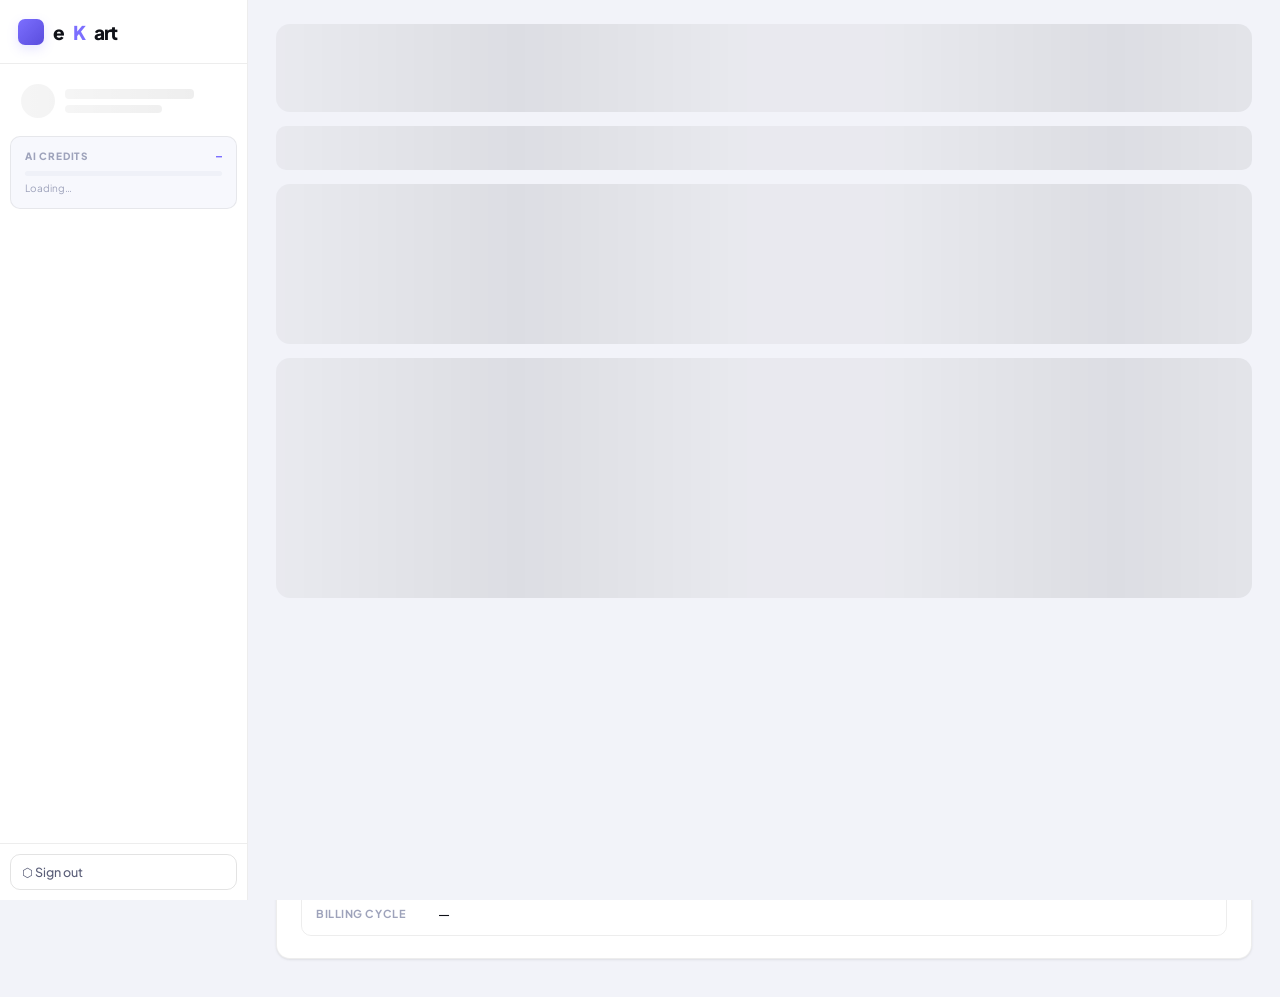
==== account.html @ 3a862708 "Update account.html" ====
<!DOCTYPE html>
<html lang="en">
<head>
<meta charset="UTF-8">
<meta name="viewport" content="width=device-width, initial-scale=1.0, maximum-scale=1.0">
<title>Account & Billing — eKart</title>
<link rel="preconnect" href="https://fonts.googleapis.com">
<link rel="preconnect" href="https://fonts.gstatic.com" crossorigin>
<link href="https://fonts.googleapis.com/css2?family=Plus+Jakarta+Sans:wght@300;400;500;600;700;800&family=JetBrains+Mono:wght@400;500;600&display=swap" rel="stylesheet">
<!-- ✅ FIX: shared.css was missing — this is why account page was completely broken -->
<link rel="stylesheet" href="shared.css">
<script src="api.js"></script>
<script src="shared.js"></script>
<script src="nav.js"></script>
<style>

/* ── Page skeleton ────────────────────────────────────────────── */
.skel-acc-header { height: 88px; border-radius: var(--r); }
.skel-acc-tabs   { height: 44px; border-radius: var(--r-sm); margin-top: 14px; }
.skel-acc-card   { height: 160px; border-radius: var(--r); margin-top: 14px; }
.skel-acc-card2  { height: 240px; border-radius: var(--r); margin-top: 14px; }
@keyframes cardIn { from{opacity:0;transform:translateY(10px)} to{opacity:1;transform:translateY(0)} }
@keyframes kpiPulse { 0%,100%{opacity:1} 50%{opacity:.3} }

/* ── Account summary strip ────────────────────────────────────── */
.acc-summary { display:grid; grid-template-columns:repeat(4,1fr); gap:14px; margin-bottom:22px; }
.acc-kpi { background:var(--surface); border:1px solid var(--border); border-radius:var(--r);
  padding:18px 20px; display:flex; align-items:flex-start; gap:14px;
  transition:var(--t); box-shadow:var(--sh-sm); }
.acc-kpi:hover { border-color:var(--border-md); transform:translateY(-2px); box-shadow:var(--sh); }
.acc-kpi-icon { width:40px; height:40px; border-radius:var(--r-sm); background:var(--surface-3);
  border:1px solid var(--border); display:flex; align-items:center; justify-content:center;
  font-size:17px; flex-shrink:0; transition:var(--t); }
.acc-kpi:hover .acc-kpi-icon { background:var(--accent-dim); border-color:rgba(124,111,255,.2); }
.acc-kpi-body { flex:1; min-width:0; }
.acc-kpi-label { font-size:10px; color:var(--text-3); font-weight:700; text-transform:uppercase;
  letter-spacing:.09em; margin-bottom:6px; }
.acc-kpi-value { font-size:22px; font-weight:700; letter-spacing:-.04em; font-family:var(--mono);
  color:var(--text); line-height:1; }
.acc-kpi-value.loading { color:var(--surface-4); animation:kpiPulse 1.4s ease-in-out infinite; }
.acc-kpi-sub { font-size:11px; color:var(--text-3); margin-top:4px; }

/* ── Horizontal tab nav ───────────────────────────────────────── */
.acc-tabs { display:flex; gap:2px; background:var(--surface); border:1px solid var(--border);
  border-radius:var(--r); padding:6px; margin-bottom:22px; box-shadow:var(--sh-sm); flex-wrap:wrap; }
.acc-tab { padding:8px 16px; font-size:12.5px; font-weight:600; font-family:var(--font);
  color:var(--text-3); cursor:pointer; border:none; background:none; border-radius:var(--r-sm);
  transition:var(--t); letter-spacing:-.01em; display:flex; align-items:center; gap:6px;
  white-space:nowrap; }
.acc-tab:hover { color:var(--text-2); background:var(--surface-2); }
.acc-tab.active { color:var(--accent); background:var(--accent-dim); font-weight:700; }
.acc-tab-icon { font-size:14px; }

/* ── Section visibility ───────────────────────────────────────── */
.acc-section { display:none; animation:cardIn .25s var(--ease) both; }
.acc-section.active { display:block; }

/* ── Section header ───────────────────────────────────────────── */
.section-hdr { margin-bottom:18px; }
.section-title { font-size:20px; font-weight:800; color:var(--text); letter-spacing:-.04em; }
.section-sub { font-size:13px; color:var(--text-3); margin-top:3px; }

/* ── Cards ────────────────────────────────────────────────────── */
.card { background:var(--surface); border:1px solid var(--border); border-radius:var(--r);
  padding:22px 24px; margin-bottom:14px; box-shadow:var(--sh-sm); }
.card-title { font-size:12px; font-weight:700; color:var(--text); text-transform:uppercase;
  letter-spacing:.08em; margin-bottom:18px; display:flex; align-items:center; gap:8px; }
.card-title-badge { font-size:10px; font-weight:700; padding:3px 9px; border-radius:20px;
  text-transform:uppercase; letter-spacing:.05em; }
.badge-trial    { background:var(--amber-dim);  color:var(--amber); border:1px solid var(--amber-border); }
.badge-active   { background:var(--green-dim);  color:var(--green); border:1px solid var(--green-border); }
.badge-cancelled{ background:var(--red-dim);    color:var(--red);   border:1px solid var(--red-border); }
.badge-accent   { background:var(--accent-dim); color:var(--accent);border:1px solid rgba(124,111,255,.2); }

/* ── Profile ──────────────────────────────────────────────────── */
.profile-hero { display:flex; align-items:center; gap:18px; margin-bottom:24px; padding-bottom:24px; border-bottom:1px solid var(--border); }
.profile-avatar { width:64px; height:64px; border-radius:50%; border:2px solid var(--border-md);
  background:linear-gradient(135deg,var(--accent),var(--accent-3));
  display:flex; align-items:center; justify-content:center; font-size:22px; font-weight:800;
  color:#fff; flex-shrink:0; overflow:hidden; }
.profile-avatar img { width:100%; height:100%; object-fit:cover; }
.profile-hero-info { flex:1; }
.profile-hero-name { font-size:18px; font-weight:800; color:var(--text); letter-spacing:-.03em; }
.profile-hero-email { font-size:12px; color:var(--text-3); margin-top:2px; font-family:var(--mono); }
.profile-hero-plan  { display:inline-flex; align-items:center; gap:5px; margin-top:8px;
  background:var(--accent-dim); border:1px solid rgba(124,111,255,.2); border-radius:20px;
  padding:3px 10px; font-size:11px; font-weight:700; color:var(--accent); }

.field { margin-bottom:14px; }
.field label { display:block; font-size:11px; font-weight:700; color:var(--text-2);
  margin-bottom:5px; text-transform:uppercase; letter-spacing:.06em; }
.field input, .field textarea, .field select {
  width:100%; background:var(--surface-2); border:1px solid var(--border-md); border-radius:var(--r-sm);
  padding:10px 13px; font-size:13px; color:var(--text); font-family:var(--font); transition:var(--t); }
.field textarea { resize:vertical; min-height:80px; }
.field input:focus, .field textarea:focus, .field select:focus {
  outline:none; border-color:var(--accent); box-shadow:0 0 0 3px var(--accent-dim); background:var(--surface); }
.field input::placeholder, .field textarea::placeholder { color:var(--text-3); }
.field input:disabled { opacity:.55; cursor:not-allowed; }
.field-row { display:grid; grid-template-columns:1fr 1fr; gap:12px; }

/* ── Inline alerts ────────────────────────────────────────────── */
.inline-alert { padding:10px 14px; border-radius:var(--r-sm); font-size:12px; font-weight:500;
  margin-bottom:14px; display:none; }
.inline-alert.show { display:block; }
.inline-alert.success { background:var(--green-dim); color:var(--green); border:1px solid var(--green-border); }
.inline-alert.error   { background:var(--red-dim);   color:var(--red);   border:1px solid var(--red-border); }
.inline-alert.info    { background:var(--accent-dim); color:var(--accent);border:1px solid rgba(124,111,255,.2); }
.inline-alert.warning { background:var(--amber-dim);  color:var(--amber); border:1px solid var(--amber-border); }

/* ── Credit display ───────────────────────────────────────────── */
.credit-grid { display:grid; grid-template-columns:1fr 1fr 1fr; gap:12px; margin-bottom:20px; }
.credit-stat { background:var(--surface-2); border:1px solid var(--border); border-radius:var(--r-sm); padding:16px 18px; }
.credit-stat-label { font-size:10px; font-weight:700; color:var(--text-3); text-transform:uppercase;
  letter-spacing:.08em; margin-bottom:8px; }
.credit-stat-val { font-size:28px; font-weight:800; color:var(--text); letter-spacing:-.05em;
  line-height:1; font-family:var(--mono); }
.credit-stat-val.warn   { color:var(--amber); }
.credit-stat-val.danger { color:var(--red); }
.credit-stat-sub { font-size:11px; color:var(--text-3); margin-top:5px; }

.progress-wrap { margin-bottom:18px; }
.progress-label { display:flex; justify-content:space-between; font-size:11px; color:var(--text-3); margin-bottom:7px; }
.progress-bar   { height:8px; background:var(--surface-3); border-radius:100px; overflow:hidden; }
.progress-fill  { height:100%; border-radius:100px; background:var(--accent); transition:width .5s var(--ease); }
.progress-fill.warn   { background:var(--amber); }
.progress-fill.danger { background:var(--red); }

/* ── Plan cards ───────────────────────────────────────────────── */
.plan-grid { display:grid; grid-template-columns:repeat(3,1fr); gap:12px; margin-bottom:18px; }
.plan-card { border:1.5px solid var(--border-md); border-radius:var(--r); padding:20px;
  cursor:pointer; transition:var(--t); position:relative; background:var(--surface); }
.plan-card:hover { border-color:var(--accent); background:var(--accent-soft); transform:translateY(-2px); box-shadow:var(--sh); }
.plan-card.current { border-color:var(--accent); background:var(--accent-dim); }
.plan-card-badge { position:absolute; top:12px; right:12px; font-size:9px; font-weight:800;
  text-transform:uppercase; letter-spacing:.07em; color:var(--accent);
  background:var(--accent-dim); border:1px solid rgba(124,111,255,.25); padding:3px 8px; border-radius:20px; }
.plan-name  { font-size:15px; font-weight:800; color:var(--text); margin-bottom:2px; letter-spacing:-.02em; }
.plan-price { font-size:26px; font-weight:800; color:var(--text); letter-spacing:-.05em; font-family:var(--mono); }
.plan-price span { font-size:12px; font-weight:400; color:var(--text-3); font-family:var(--font); }
.plan-mo    { font-size:10px; color:var(--text-3); margin-bottom:12px; }
.plan-feat  { font-size:11px; color:var(--text-2); line-height:1.7; }
.plan-feat strong { color:var(--green); font-weight:700; }

/* ── Topup packs ──────────────────────────────────────────────── */
.topup-grid { display:grid; grid-template-columns:repeat(4,1fr); gap:10px; }
.topup-card { border:1.5px solid var(--border-md); border-radius:var(--r); padding:16px 12px;
  text-align:center; cursor:pointer; transition:var(--t); background:var(--surface); }
.topup-card:hover { border-color:var(--accent); background:var(--accent-soft); transform:translateY(-2px); box-shadow:var(--sh); }
.topup-card-label  { font-size:9px; font-weight:800; color:var(--text-3); text-transform:uppercase; letter-spacing:.08em; margin-bottom:8px; }
.topup-credits     { font-size:26px; font-weight:800; color:var(--text); letter-spacing:-.05em; font-family:var(--mono); line-height:1; }
.topup-credits-sub { font-size:10px; color:var(--text-3); margin-bottom:8px; }
.topup-price       { font-size:16px; font-weight:700; color:var(--accent); }
.topup-rate        { font-size:10px; color:var(--text-3); margin-top:3px; }
.topup-save-badge  { display:inline-block; font-size:9px; font-weight:800; color:var(--green);
  background:var(--green-dim); border:1px solid var(--green-border); padding:2px 7px; border-radius:10px; margin-top:6px; }

/* ── Usage bars ───────────────────────────────────────────────── */
.usage-row { display:flex; align-items:center; gap:12px; padding:9px 0; border-bottom:1px solid var(--border); }
.usage-row:last-child { border-bottom:none; }
.usage-feature-name { font-size:12px; color:var(--text-2); width:160px; flex-shrink:0; font-weight:500; }
.usage-bar-wrap { flex:1; height:7px; background:var(--surface-3); border-radius:100px; overflow:hidden; }
.usage-bar-fill { height:100%; border-radius:100px; background:linear-gradient(90deg,var(--accent),var(--accent-3)); }
.usage-count { font-size:12px; font-weight:700; color:var(--text); width:36px; text-align:right; flex-shrink:0; font-family:var(--mono); }

/* ── Info rows ────────────────────────────────────────────────── */
.info-grid { display:flex; flex-direction:column; border:1px solid var(--border); border-radius:var(--r-sm); overflow:hidden; }
.info-row  { display:flex; align-items:center; gap:12px; padding:11px 14px; border-bottom:1px solid var(--border); }
.info-row:last-child { border-bottom:none; }
.info-key  { font-size:11px; font-weight:700; color:var(--text-3); width:110px; flex-shrink:0; text-transform:uppercase; letter-spacing:.05em; }
.info-val  { font-size:13px; color:var(--text); flex:1; font-weight:500; }
.info-val.mono { font-family:var(--mono); font-size:12px; }

/* ── Support tier grid ────────────────────────────────────────── */
.support-tier-grid { display:grid; grid-template-columns:repeat(3,1fr); gap:12px; margin-bottom:18px; }
.support-tier      { border:1.5px solid var(--border-md); border-radius:var(--r); padding:16px; cursor:pointer; transition:var(--t); }
.support-tier:hover { border-color:var(--accent); background:var(--accent-soft); }
.support-tier.selected { border-color:var(--accent); background:var(--accent-dim); }
.support-tier-name { font-size:13px; font-weight:800; color:var(--text); margin-bottom:4px; letter-spacing:-.02em; }
.support-tier-sla  { font-size:24px; font-weight:800; color:var(--text); letter-spacing:-.05em; font-family:var(--mono); line-height:1.1; }
.support-tier-unit { font-size:11px; color:var(--text-3); margin-bottom:8px; }
.support-tier-cost.free { font-size:11px; color:var(--green); font-weight:700; }
.support-tier-cost.paid { font-size:11px; color:var(--amber); font-weight:600; }

/* ── Ticket list ──────────────────────────────────────────────── */
.ticket-row { display:flex; align-items:flex-start; gap:12px; padding:13px 0; border-bottom:1px solid var(--border); }
.ticket-row:last-child { border-bottom:none; }
.ticket-tier { font-size:9px; font-weight:800; padding:3px 9px; border-radius:20px; flex-shrink:0; text-transform:uppercase; letter-spacing:.07em; margin-top:2px; }
.tier-standard  { background:var(--surface-3); color:var(--text-2); }
.tier-priority  { background:var(--amber-dim);  color:var(--amber); }
.tier-emergency { background:var(--red-dim);    color:var(--red); }
.ticket-subject { font-size:13px; font-weight:600; color:var(--text); line-height:1.4; }
.ticket-meta    { font-size:11px; color:var(--text-3); margin-top:3px; }
.ticket-status  { font-size:10px; font-weight:700; padding:3px 9px; border-radius:20px; flex-shrink:0; text-transform:uppercase; letter-spacing:.05em; }
.status-open     { background:var(--blue-dim);  color:var(--blue); }
.status-resolved { background:var(--green-dim); color:var(--green); }
.status-payment_pending { background:var(--amber-dim); color:var(--amber); }

/* ── Invoice table ────────────────────────────────────────────── */
.inv-table { width:100%; border-collapse:collapse; font-size:13px; }
.inv-table th { text-align:left; font-size:10px; font-weight:800; color:var(--text-3);
  text-transform:uppercase; letter-spacing:.08em; padding:0 0 12px; border-bottom:1px solid var(--border); }
.inv-table td { padding:11px 0; border-bottom:1px solid var(--border); color:var(--text-2); }
.inv-table td:first-child { color:var(--text); font-weight:500; }
.inv-table td.amount { color:var(--text); font-weight:700; font-family:var(--mono); }
.inv-table tr:last-child td { border-bottom:none; }

/* ── Empty state ──────────────────────────────────────────────── */
.empty-state { text-align:center; padding:36px 20px; }
.empty-state-icon { font-size:36px; opacity:.3; margin-bottom:10px; }
.empty-state-text { font-size:13px; color:var(--text-3); }

/* ── Trial banner ─────────────────────────────────────────────── */
.trial-banner { background:var(--amber-dim); border:1px solid var(--amber-border); border-radius:var(--r-sm);
  padding:12px 16px; font-size:12px; color:var(--amber); display:flex; align-items:center; gap:10px; margin-bottom:16px; }
.trial-banner strong { font-weight:700; }

/* ── Credit sidebar widget ────────────────────────────────────── */
.credit-sidebar-widget { margin:4px 10px 8px; padding:12px 14px; background:var(--surface-2);
  border:1px solid var(--border); border-radius:var(--r-sm); cursor:pointer; transition:var(--t); }
.credit-sidebar-widget:hover { border-color:var(--accent); background:var(--accent-dim); }
.csw-header { display:flex; justify-content:space-between; align-items:center; margin-bottom:7px; }
.csw-label  { font-size:10px; font-weight:800; color:var(--text-3); text-transform:uppercase; letter-spacing:.08em; }
.csw-badge  { font-size:10px; font-weight:800; color:var(--accent); font-family:var(--mono); }
.csw-sub    { font-size:10px; color:var(--text-3); margin-top:5px; }

/* ── Payment method radio ─────────────────────────────────────── */
.pay-method-row  { margin-bottom:16px; }
.pay-method-label{ font-size:11px; font-weight:700; color:var(--text-2); text-transform:uppercase; letter-spacing:.06em; margin-bottom:8px; }
.pay-opts        { display:flex; gap:10px; }
.pay-opt         { flex:1; border:1.5px solid var(--border-md); border-radius:var(--r-sm); padding:10px 14px;
  cursor:pointer; transition:var(--t); display:flex; align-items:center; gap:8px; }
.pay-opt:hover   { border-color:var(--accent); background:var(--accent-soft); }
.pay-opt.selected{ border-color:var(--accent); background:var(--accent-dim); }
.pay-opt input   { margin:0; accent-color:var(--accent); cursor:pointer; }
.pay-opt-text    { font-size:12px; font-weight:600; color:var(--text); }
.pay-opt-sub     { font-size:10px; color:var(--text-3); }

/* ── Divider ──────────────────────────────────────────────────── */
.divider { height:1px; background:var(--border); margin:20px 0; }

/* ── Two-col layout ───────────────────────────────────────────── */
.two-col { display:grid; grid-template-columns:1fr 1fr; gap:12px; }
.three-col { display:grid; grid-template-columns:1fr 1fr 1fr; gap:14px; }

/* ── Pill info ────────────────────────────────────────────────── */
.pill-row { display:flex; gap:8px; flex-wrap:wrap; margin-top:12px; }
.pill-info { background:var(--surface-2); border:1px solid var(--border); border-radius:var(--r-sm);
  padding:6px 12px; font-size:11px; color:var(--text-2); }
.pill-info strong { color:var(--text); font-weight:700; }

/* ── Responsive ───────────────────────────────────────────────── */
@media(max-width:900px) {
  .acc-summary { grid-template-columns:repeat(2,1fr); }
  .plan-grid   { grid-template-columns:1fr 1fr; }
  .credit-grid { grid-template-columns:1fr 1fr; }
  .topup-grid  { grid-template-columns:repeat(2,1fr); }
}
@media(max-width:648px) {
  .main-wrap { margin-left:0; }
  .acc-summary { grid-template-columns:1fr 1fr; }
  .acc-tabs    { gap:0; padding:4px; }
  .acc-tab     { padding:7px 10px; font-size:11.5px; }
  .plan-grid         { grid-template-columns:1fr; }
  .support-tier-grid { grid-template-columns:1fr; }
  .credit-grid { grid-template-columns:1fr 1fr; }
  .topup-grid  { grid-template-columns:1fr 1fr; }
  .two-col { grid-template-columns:1fr; }
  .three-col { grid-template-columns:1fr 1fr; }
  .field-row { grid-template-columns:1fr; }
}
</style>
</head>
<body>

<!-- ── Page skeleton ──────────────────────────────────────────── -->
<div id="page-skeleton" style="position:fixed;inset:0;background:var(--bg);z-index:9999;padding:24px 28px;margin-left:var(--sidebar-w);transition:opacity .3s,transform .3s">
  <div class="skel skel-acc-header"></div>
  <div class="skel skel-acc-tabs"></div>
  <div class="skel skel-acc-card"></div>
  <div class="skel skel-acc-card2"></div>
</div>

<!-- ── Sidebar backdrop ───────────────────────────────────────── -->
<div class="sidebar-backdrop" id="sidebarBackdrop" onclick="closeMobileSidebar()"></div>

<!-- ── Sidebar ────────────────────────────────────────────────── -->
<aside class="sidebar">
  <a class="sidebar-logo" href="home.html">e<span class="logo-k">K</span>art</a>

  <!-- User chip skeleton -->
  <div class="sidebar-user-skel" id="sidebar-user-skel">
    <div class="skel" style="width:34px;height:34px;border-radius:50%;flex-shrink:0"></div>
    <div style="flex:1;display:flex;flex-direction:column;gap:6px">
      <div class="skel" style="height:10px;width:80%"></div>
      <div class="skel" style="height:8px;width:60%"></div>
    </div>
  </div>
  <!-- User chip real -->
  <div class="sidebar-user loading" id="sidebar-user-real" onclick="goToSection('profile')" style="cursor:pointer" title="View profile">
    <div class="sidebar-avatar" id="nav-avatar">U</div>
    <div class="sidebar-user-info">
      <div class="sidebar-user-name"  id="nav-user-name">Loading…</div>
      <div class="sidebar-user-email" id="nav-user-email"></div>
    </div>
  </div>

  <!-- AI Credits widget -->
  <div class="credit-sidebar-widget" id="credit-widget" onclick="goToSection('credits')" title="AI Credits">
    <div class="csw-header">
      <span class="csw-label">AI Credits</span>
      <span class="csw-badge" id="credit-badge">—</span>
    </div>
    <div class="progress-bar" style="height:5px">
      <div class="progress-fill" id="credit-bar" style="width:0%"></div>
    </div>
    <div class="csw-sub" id="credit-sub">Loading…</div>
  </div>

  <div id="sidebar-nav" style="flex:1"></div>

  <div class="sidebar-bottom">
    <button class="btn-logout" onclick="logout()">⬡ Sign out</button>
  </div>
</aside>

<!-- ── Mobile topbar ───────────────────────────────────────────── -->
<div class="mobile-topbar">
  <div class="mob-left">
    <div class="hamburger" onclick="openMobileSidebar()">
      <svg viewBox="0 0 24 24"><line x1="3" y1="6" x2="21" y2="6"/><line x1="3" y1="12" x2="21" y2="12"/><line x1="3" y1="18" x2="21" y2="18"/></svg>
    </div>
    <span class="mob-logo">e<span style="color:var(--accent)">K</span>art</span>
  </div>
  <div class="mob-right">
    <button class="theme-toggle" id="themeToggleMob" onclick="toggleTheme()">🌙</button>
  </div>
</div>

<!-- ── Main ───────────────────────────────────────────────────── -->
<div class="main-wrap">

  <!-- Topbar -->
  <div class="topbar">
    <div class="topbar-left">
      <div class="topbar-title">Account & Billing</div>
    </div>
    <div class="topbar-right" id="topbar-actions">
      <button class="theme-toggle" id="themeToggleBtn" onclick="toggleTheme()">🌙</button>
    </div>
  </div>

  <!-- Content -->
  <div class="content">

    <!-- Summary KPI strip -->
    <div class="acc-summary" id="acc-summary">
      <div class="acc-kpi">
        <div class="acc-kpi-icon">👤</div>
        <div class="acc-kpi-body">
          <div class="acc-kpi-label">Plan</div>
          <div class="acc-kpi-value loading" id="kpi-plan" style="font-size:16px;font-family:var(--font);letter-spacing:-.02em">—</div>
          <div class="acc-kpi-sub" id="kpi-plan-sub">Loading…</div>
        </div>
      </div>
      <div class="acc-kpi">
        <div class="acc-kpi-icon">⚡</div>
        <div class="acc-kpi-body">
          <div class="acc-kpi-label">Credits left</div>
          <div class="acc-kpi-value loading" id="kpi-credits">—</div>
          <div class="acc-kpi-sub" id="kpi-credits-sub">this month</div>
        </div>
      </div>
      <div class="acc-kpi">
        <div class="acc-kpi-icon">📅</div>
        <div class="acc-kpi-body">
          <div class="acc-kpi-label">Renews</div>
          <div class="acc-kpi-value loading" id="kpi-renews" style="font-size:16px;font-family:var(--font)">—</div>
          <div class="acc-kpi-sub" id="kpi-renews-sub">subscription end</div>
        </div>
      </div>
      <div class="acc-kpi">
        <div class="acc-kpi-icon">🏪</div>
        <div class="acc-kpi-body">
          <div class="acc-kpi-label">Stores</div>
          <div class="acc-kpi-value loading" id="kpi-stores">—</div>
          <div class="acc-kpi-sub" id="kpi-stores-sub">of — allowed</div>
        </div>
      </div>
    </div>

    <!-- Tab navigation -->
    <div class="acc-tabs">
      <button class="acc-tab active" id="tab-profile"  onclick="goToSection('profile')">  <span class="acc-tab-icon">👤</span> Profile</button>
      <button class="acc-tab"        id="tab-plan"     onclick="goToSection('plan')">     <span class="acc-tab-icon">📦</span> Plan & Billing</button>
      <button class="acc-tab"        id="tab-credits"  onclick="goToSection('credits')">  <span class="acc-tab-icon">⚡</span> AI Credits</button>
      <button class="acc-tab"        id="tab-usage"    onclick="goToSection('usage')">    <span class="acc-tab-icon">📊</span> Usage</button>
      <button class="acc-tab"        id="tab-support"  onclick="goToSection('support')">  <span class="acc-tab-icon">🎧</span> Support</button>
      <button class="acc-tab"        id="tab-invoices" onclick="goToSection('invoices')"> <span class="acc-tab-icon">🧾</span> Invoices</button>
    </div>

    <!-- ══════════════════════════════════════════════════════════
         SECTION: PROFILE
    ══════════════════════════════════════════════════════════════ -->
    <div class="acc-section active" id="sec-profile">
      <div class="section-hdr">
        <div class="section-title">Profile</div>
        <div class="section-sub">Your personal details and account preferences</div>
      </div>

      <div class="card">
        <div class="profile-hero">
          <div class="profile-avatar" id="profile-avatar-wrap">U</div>
          <div class="profile-hero-info">
            <div class="profile-hero-name"  id="profile-hero-name">Loading…</div>
            <div class="profile-hero-email" id="profile-hero-email"></div>
            <div class="profile-hero-plan"  id="profile-hero-plan">⚡ Loading plan…</div>
          </div>
        </div>

        <div class="inline-alert" id="profile-alert"></div>

        <div class="field-row">
          <div class="field">
            <label>Full name</label>
            <input type="text" id="field-name" placeholder="Your name">
          </div>
          <div class="field">
            <label>Email address</label>
            <input type="email" id="field-email" disabled placeholder="your@email.com">
          </div>
        </div>
        <div class="field" style="max-width:260px">
          <label>Preferred language</label>
          <select id="field-lang">
            <option value="en">🇬🇧 English</option>
            <option value="ta">🇮🇳 Tamil</option>
            <option value="hi">🇮🇳 Hindi</option>
          </select>
        </div>

        <div style="display:flex;gap:10px;margin-top:4px">
          <button class="btn btn-primary" onclick="saveProfile()">Save changes</button>
          <button class="btn btn-secondary" onclick="logout()">Sign out</button>
        </div>
      </div>

      <div class="card">
        <div class="card-title">Account info</div>
        <div class="info-grid" id="profile-info-grid">
          <div class="info-row">
            <div class="info-key">Member since</div>
            <div class="info-val" id="info-joined">—</div>
          </div>
          <div class="info-row">
            <div class="info-key">Last login</div>
            <div class="info-val" id="info-last-login">—</div>
          </div>
          <div class="info-row">
            <div class="info-key">Plan</div>
            <div class="info-val" id="info-plan">—</div>
          </div>
          <div class="info-row">
            <div class="info-key">Billing cycle</div>
            <div class="info-val" id="info-billing">—</div>
          </div>
        </div>
      </div>
    </div>

    <!-- ══════════════════════════════════════════════════════════
         SECTION: PLAN & BILLING
    ══════════════════════════════════════════════════════════════ -->
    <div class="acc-section" id="sec-plan">
      <div class="section-hdr">
        <div class="section-title">Plan & Billing</div>
        <div class="section-sub">Manage your subscription and billing details</div>
      </div>

      <!-- Current plan summary -->
      <div class="card">
        <div class="card-title">
          Current plan
          <span class="card-title-badge badge-active" id="plan-status-badge">—</span>
        </div>
        <div class="three-col" style="margin-bottom:18px">
          <div>
            <div style="font-size:10px;font-weight:700;color:var(--text-3);text-transform:uppercase;letter-spacing:.07em;margin-bottom:6px">Monthly price</div>
            <div style="font-size:22px;font-weight:800;color:var(--text);letter-spacing:-.04em;font-family:var(--mono)" id="plan-price">—</div>
          </div>
          <div>
            <div style="font-size:10px;font-weight:700;color:var(--text-3);text-transform:uppercase;letter-spacing:.07em;margin-bottom:6px">Billing cycle</div>
            <div style="font-size:14px;font-weight:600;color:var(--text);text-transform:capitalize" id="plan-cycle">—</div>
          </div>
          <div>
            <div style="font-size:10px;font-weight:700;color:var(--text-3);text-transform:uppercase;letter-spacing:.07em;margin-bottom:6px">Next renewal</div>
            <div style="font-size:14px;font-weight:600;color:var(--text)" id="plan-renew">—</div>
          </div>
        </div>
        <div class="pill-row" id="plan-features-row"></div>
        <div style="display:flex;gap:10px;margin-top:18px">
          <button class="btn btn-secondary" onclick="document.getElementById('upgrade-section').scrollIntoView({behavior:'smooth'})">Change plan ↓</button>
          <button class="btn btn-danger btn-sm" id="cancel-btn" onclick="cancelSubscription()" style="display:none">Cancel at period end</button>
        </div>
      </div>

      <!-- Available plans -->
      <div class="card" id="upgrade-section">
        <div class="card-title">Choose a plan</div>
        <div style="font-size:11px;color:var(--text-3);margin-bottom:16px">All prices per month, billed yearly. Monthly billing is +50%.</div>
        <div class="plan-grid" id="plan-cards">
          <!-- injected by JS -->
        </div>
        <div class="inline-alert" id="plan-alert"></div>
      </div>
    </div>

    <!-- ══════════════════════════════════════════════════════════
         SECTION: AI CREDITS
    ══════════════════════════════════════════════════════════════ -->
    <div class="acc-section" id="sec-credits">
      <div class="section-hdr">
        <div class="section-title">AI Credits</div>
        <div class="section-sub">1 credit = 1 AI request = ₹5 value</div>
      </div>

      <div class="card">
        <div class="card-title">Credit balance</div>

        <div id="cr-trial-banner" class="trial-banner" style="display:none">
          ⏰ <span><strong>Free trial active.</strong> Trial ends <span id="cr-trial-end">—</span>. Upgrade to keep your Grower plan after the trial.</span>
        </div>

        <div class="credit-grid">
          <div class="credit-stat">
            <div class="credit-stat-label">Available this month</div>
            <div class="credit-stat-val" id="cr-monthly-rem">—</div>
            <div class="credit-stat-sub" id="cr-monthly-sub">of — monthly cap</div>
          </div>
          <div class="credit-stat">
            <div class="credit-stat-label">Annual pool left</div>
            <div class="credit-stat-val" id="cr-annual-rem">—</div>
            <div class="credit-stat-sub" id="cr-annual-sub">of — total</div>
          </div>
          <div class="credit-stat">
            <div class="credit-stat-label">Top-up balance</div>
            <div class="credit-stat-val" id="cr-topup">—</div>
            <div class="credit-stat-sub">purchased extra credits</div>
          </div>
        </div>

        <div class="progress-wrap">
          <div class="progress-label">
            <span>Monthly cap usage</span>
            <span id="cr-pct">0%</span>
          </div>
          <div class="progress-bar">
            <div class="progress-fill" id="cr-progress" style="width:0%"></div>
          </div>
        </div>

        <div class="info-grid" style="margin-top:4px">
          <div class="info-row">
            <div class="info-key">Cap resets</div>
            <div class="info-val" id="cr-reset">—</div>
          </div>
          <div class="info-row">
            <div class="info-key">Subscription</div>
            <div class="info-val" id="cr-sub-status">—</div>
          </div>
        </div>
      </div>

      <!-- Top-up packs -->
      <div class="card">
        <div class="card-title">Buy more credits</div>
        <div style="font-size:11px;color:var(--text-3);margin-bottom:16px">Credits never expire and roll over month to month.</div>
        <div class="inline-alert" id="topup-alert"></div>
        <div class="topup-grid" id="topup-packs"><!-- injected --></div>
      </div>
    </div>

    <!-- ══════════════════════════════════════════════════════════
         SECTION: USAGE
    ══════════════════════════════════════════════════════════════ -->
    <div class="acc-section" id="sec-usage">
      <div class="section-hdr">
        <div class="section-title">Usage History</div>
        <div class="section-sub">AI credit consumption over the last 30 days</div>
      </div>

      <div class="card">
        <div class="card-title">By feature</div>
        <div id="usage-by-feature">
          <div class="empty-state"><div class="empty-state-icon">📊</div><div class="empty-state-text">Loading usage…</div></div>
        </div>
      </div>

      <div class="card">
        <div class="card-title">Daily breakdown</div>
        <div id="usage-by-date">
          <div class="empty-state"><div class="empty-state-icon">📅</div><div class="empty-state-text">Loading…</div></div>
        </div>
      </div>
    </div>

    <!-- ══════════════════════════════════════════════════════════
         SECTION: SUPPORT
    ══════════════════════════════════════════════════════════════ -->
    <div class="acc-section" id="sec-support">
      <div class="section-hdr">
        <div class="section-title">Support</div>
        <div class="section-sub">Standard support is always free. Priority and Emergency cost credits or cash.</div>
      </div>

      <div class="card">
        <div class="card-title">Raise a ticket</div>

        <div class="support-tier-grid">
          <div class="support-tier selected" id="tier-standard" onclick="selectTier('standard')">
            <div class="support-tier-name">Standard</div>
            <div class="support-tier-sla">48</div>
            <div class="support-tier-unit">hours response</div>
            <div class="support-tier-cost free">Always free</div>
          </div>
          <div class="support-tier" id="tier-priority" onclick="selectTier('priority')">
            <div class="support-tier-name">Priority</div>
            <div class="support-tier-sla">2</div>
            <div class="support-tier-unit">hours response</div>
            <div class="support-tier-cost paid" id="priority-cost">300 credits or ₹300</div>
          </div>
          <div class="support-tier" id="tier-emergency" onclick="selectTier('emergency')">
            <div class="support-tier-name">Emergency</div>
            <div class="support-tier-sla">30</div>
            <div class="support-tier-unit">minutes response</div>
            <div class="support-tier-cost paid" id="emergency-cost">500 credits or ₹500</div>
          </div>
        </div>

        <!-- Payment method (non-standard tiers) -->
        <div id="payment-method-row" class="pay-method-row" style="display:none">
          <div class="pay-method-label">Pay with</div>
          <div class="pay-opts">
            <label class="pay-opt selected" id="pay-opt-credits" onclick="selectPayMethod('credits')">
              <input type="radio" name="pay-method" value="credits" checked>
              <div>
                <div class="pay-opt-text">AI Credits</div>
                <div class="pay-opt-sub" id="credits-avail-text">— available</div>
              </div>
            </label>
            <label class="pay-opt" id="pay-opt-cash" onclick="selectPayMethod('cash')">
              <input type="radio" name="pay-method" value="cash">
              <div>
                <div class="pay-opt-text">Cash via Razorpay</div>
                <div class="pay-opt-sub">Instant payment</div>
              </div>
            </label>
          </div>
        </div>

        <div class="inline-alert" id="support-alert"></div>

        <div class="field">
          <label>Subject</label>
          <input type="text" id="ticket-subject" placeholder="Brief description of your issue">
        </div>
        <div class="field">
          <label>Message</label>
          <textarea id="ticket-message" placeholder="Describe your issue in detail…"></textarea>
        </div>
        <button class="btn btn-primary" onclick="submitTicket()">Submit ticket</button>
      </div>

      <!-- Ticket list -->
      <div class="card">
        <div class="card-title">My tickets</div>
        <div id="ticket-list">
          <div class="empty-state"><div class="empty-state-icon">🎧</div><div class="empty-state-text">No tickets yet</div></div>
        </div>
      </div>
    </div>

    <!-- ══════════════════════════════════════════════════════════
         SECTION: INVOICES
    ══════════════════════════════════════════════════════════════ -->
    <div class="acc-section" id="sec-invoices">
      <div class="section-hdr">
        <div class="section-title">Invoices</div>
        <div class="section-sub">Billing history for your subscription and credit top-ups</div>
      </div>

      <div class="card">
        <div id="invoice-wrap">
          <div class="empty-state"><div class="empty-state-icon">🧾</div><div class="empty-state-text">No invoices yet</div></div>
        </div>
      </div>
    </div>

  </div><!-- /content -->
</div><!-- /main-wrap -->

<!-- ── Scripts ─────────────────────────────────────────────────── -->
<script>
const API = 'https://apiv2.aasaitech.in'
let _data            = null   // cached account payload
let _selectedTier    = 'standard'
let _selectedPayMethod = 'credits'

/* ──────────────────────────────────────────────
   NAVIGATION
─────────────────────────────────────────────── */
function goToSection(name) {
  document.querySelectorAll('.acc-section').forEach(s => s.classList.remove('active'))
  document.querySelectorAll('.acc-tab').forEach(t => t.classList.remove('active'))
  const sec = document.getElementById('sec-'  + name)
  const tab = document.getElementById('tab-' + name)
  if (sec) sec.classList.add('active')
  if (tab) tab.classList.add('active')
  window.scrollTo({ top: 0, behavior: 'smooth' })
}

/* ──────────────────────────────────────────────
   LOAD ACCOUNT DATA
─────────────────────────────────────────────── */
async function loadAccount() {
  try {
    _data = await apiFetch('/account')
    renderProfile()
    renderKPIs()
    renderCredits()
    renderPlan()
    renderUsage()
    renderTickets()
    renderInvoices()
    renderSupportTiers()
    renderSidebarCredit()
  } catch (e) {
    console.error('Failed to load account:', e)
    toast('Failed to load account data', 'error')
  }
}

/* ──────────────────────────────────────────────
   SIDEBAR CREDIT WIDGET
─────────────────────────────────────────────── */
function renderSidebarCredit() {
  if (!_data?.credits) return
  const cr   = _data.credits
  const used = cr.monthly_used || 0
  const cap  = cr.monthly_cap  || 1
  const rem  = cr.monthly_remaining || 0
  const pct  = Math.min(100, Math.round((used / cap) * 100))

  document.getElementById('credit-badge').textContent = rem + ' left'
  const bar = document.getElementById('credit-bar')
  bar.style.width = pct + '%'
  bar.className   = 'progress-fill' + (pct >= 90 ? ' danger' : pct >= 70 ? ' warn' : '')
  document.getElementById('credit-sub').textContent = `${used} / ${cap} used this month`
}

/* ──────────────────────────────────────────────
   TOP KPI STRIP
─────────────────────────────────────────────── */
function renderKPIs() {
  if (!_data) return
  const cr   = _data.credits
  const sub  = _data.subscription
  const plan = _data.plan_config

  // Plan
  const planEl = document.getElementById('kpi-plan')
  planEl.textContent = cr?.plan_label || 'Starter'
  planEl.classList.remove('loading')
  document.getElementById('kpi-plan-sub').textContent = cr?.trial_active ? '🟡 Free trial' : (sub?.status || 'active')

  // Credits
  const credEl = document.getElementById('kpi-credits')
  credEl.textContent = (cr?.monthly_remaining ?? '—').toLocaleString('en-IN')
  credEl.classList.remove('loading')
  document.getElementById('kpi-credits-sub').textContent = `of ${(cr?.monthly_cap || 0).toLocaleString('en-IN')} monthly cap`

  // Renews
  const renewEl = document.getElementById('kpi-renews')
  const endDate = sub?.current_period_end || cr?.subscription_end
  renewEl.textContent = endDate
    ? new Date(endDate).toLocaleDateString('en-IN', { day:'numeric', month:'short', year:'numeric' })
    : '—'
  renewEl.classList.remove('loading')
  document.getElementById('kpi-renews-sub').textContent = sub?.cancel_at_period_end ? '⚠ Cancels at period end' : 'auto-renews'

  // Stores — fetch separately
  apiFetch('/stores').then(stores => {
    const storesEl = document.getElementById('kpi-stores')
    storesEl.textContent = stores.length
    storesEl.classList.remove('loading')
    const maxStores = plan?.stores === null || plan?.stores === undefined
      ? '∞' : (plan?.stores >= 1000 ? '∞' : plan?.stores)
    document.getElementById('kpi-stores-sub').textContent = `of ${maxStores} allowed`
  }).catch(() => {
    document.getElementById('kpi-stores').textContent = '—'
    document.getElementById('kpi-stores').classList.remove('loading')
  })
}

/* ──────────────────────────────────────────────
   PROFILE
─────────────────────────────────────────────── */
function renderProfile() {
  if (!_data?.user) return
  const u   = _data.user
  const cr  = _data.credits

  // Fields
  document.getElementById('field-name').value  = u.name  || ''
  document.getElementById('field-email').value = u.email || ''
  if (u.language) document.getElementById('field-lang').value = u.language

  // Hero
  const av = document.getElementById('profile-avatar-wrap')
  if (u.avatar) { av.innerHTML = `<img src="${u.avatar}" alt="">` }
  else { av.textContent = (u.name || 'U')[0].toUpperCase() }
  document.getElementById('profile-hero-name').textContent  = u.name  || '—'
  document.getElementById('profile-hero-email').textContent = u.email || ''
  document.getElementById('profile-hero-plan').innerHTML    =
    `⚡ ${cr?.plan_label || 'Starter'}${cr?.trial_active ? ' <span style="opacity:.7">(Trial)</span>' : ''}`

  // Sidebar avatar too
  const navAv = document.getElementById('nav-avatar')
  if (navAv && u.avatar) navAv.innerHTML = `<img src="${u.avatar}" alt="" style="width:100%;height:100%;object-fit:cover;border-radius:50%">`

  // Info grid
  document.getElementById('info-joined').textContent = u.created_at
    ? new Date(u.created_at).toLocaleDateString('en-IN', { day:'numeric', month:'long', year:'numeric' }) : '—'
  document.getElementById('info-last-login').textContent = u.last_login
    ? new Date(u.last_login).toLocaleDateString('en-IN', { day:'numeric', month:'long', year:'numeric' }) : '—'
  document.getElementById('info-plan').textContent    = `${cr?.plan_label || 'Starter'} (${cr?.billing_cycle || 'yearly'})`
  document.getElementById('info-billing').textContent = cr?.billing_cycle === 'yearly'
    ? 'Annual billing (save 33%)' : 'Monthly billing'
}

async function saveProfile() {
  const alertEl = document.getElementById('profile-alert')
  const name    = document.getElementById('field-name').value.trim()
  const lang    = document.getElementById('field-lang').value
  try {
    showAlert(alertEl, 'Saving…', 'info')
    await apiFetch('/account/profile', { method: 'PUT', body: JSON.stringify({ name, language: lang }) })
    showAlert(alertEl, '✓ Profile updated successfully', 'success')
    // Update sidebar + hero
    const nameEl = document.getElementById('nav-user-name')
    if (nameEl) nameEl.textContent = name
    document.getElementById('profile-hero-name').textContent = name
    if (_data?.user) _data.user.name = name
  } catch (e) {
    showAlert(alertEl, e.message || 'Failed to save', 'error')
  }
}

/* ──────────────────────────────────────────────
   PLAN
─────────────────────────────────────────────── */
function renderPlan() {
  if (!_data) return
  const cr     = _data.credits
  const sub    = _data.subscription
  const planCfg = _data.plan_config || {}
  const planLabel = cr?.plan_label || 'Starter'

  // Status badge
  const badge = document.getElementById('plan-status-badge')
  badge.textContent = cr?.trial_active ? 'Trial' : planLabel
  badge.className   = 'card-title-badge ' +
    (cr?.trial_active ? 'badge-trial' : sub?.status === 'cancelled' ? 'badge-cancelled' : 'badge-active')

  document.getElementById('plan-price').textContent =
    `₹${(planCfg.price_monthly || 0).toLocaleString('en-IN')}/mo`
  document.getElementById('plan-cycle').textContent = cr?.billing_cycle === 'yearly'
    ? 'Annual (billed yearly)' : 'Monthly'

  const endDate = sub?.current_period_end || cr?.subscription_end
  document.getElementById('plan-renew').textContent = endDate
    ? new Date(endDate).toLocaleDateString('en-IN', { day:'numeric', month:'short', year:'numeric' })
    : '—'

  // Feature pills
  const pills = [
    planCfg.stores >= 1000 || planCfg.stores === undefined ? 'Unlimited stores' : `${planCfg.stores} store${planCfg.stores === 1 ? '' : 's'}`,
    planCfg.products >= 1000 || planCfg.products === undefined ? 'Unlimited products' : `${planCfg.products} products`,
    `${(cr?.monthly_cap || 0).toLocaleString('en-IN')} credits/mo`,
    planCfg.team_seats >= 1000 ? 'Unlimited seats' : `${planCfg.team_seats || 1} seat${planCfg.team_seats === 1 ? '' : 's'}`,
    `${planCfg.support_sla_hrs || 48}h free support`
  ]
  document.getElementById('plan-features-row').innerHTML = pills.map(p =>
    `<div class="pill-info"><strong>${p}</strong></div>`).join('')

  // Cancel btn
  if (sub && !sub.cancel_at_period_end) document.getElementById('cancel-btn').style.display = 'inline-flex'
  if (sub?.cancel_at_period_end) {
    document.getElementById('cancel-btn').style.display = 'none'
    const renew = document.getElementById('plan-renew')
    renew.style.color = 'var(--amber)'
    renew.textContent += ' (cancels)'
  }

  // Plan cards
  const plans = _data.all_plans || []
  const currentPlan = cr?.plan || 'starter'
  document.getElementById('plan-cards').innerHTML = plans.map(p => `
    <div class="plan-card ${p.key === currentPlan ? 'current' : ''}" onclick="upgradePlan('${p.key}')">
      ${p.key === currentPlan ? '<div class="plan-card-badge">Current</div>' : ''}
      <div class="plan-name">${p.label}</div>
      <div class="plan-price">₹${p.price_monthly.toLocaleString('en-IN')}<span>/mo</span></div>
      <div class="plan-mo">₹${p.price_monthly_mo.toLocaleString('en-IN')}/mo if billed monthly</div>
      <div class="plan-feat">
        <strong>⚡ ${p.credits_monthly.toLocaleString('en-IN')} credits/mo</strong><br>
        ${p.stores} stores · ${p.products} products<br>
        ${p.support_sla} SLA${p.priority_free ? ' · Priority free' : ''}${p.emergency_free ? ' · Emergency free' : ''}
      </div>
    </div>
  `).join('')
}

async function upgradePlan(planKey) {
  if (!_data) return
  const currentPlan = _data.credits?.plan || 'starter'
  if (planKey === currentPlan) return toast('You are already on this plan', 'info')
  const alertEl = document.getElementById('plan-alert')
  try {
    showAlert(alertEl, 'Setting up subscription…', 'info')
    const result = await apiFetch('/billing/subscribe', {
      method: 'POST',
      body: JSON.stringify({ plan: planKey, billing_cycle: _data.credits?.billing_cycle || 'yearly' })
    })
    await loadRazorpay()
    const rzp = new Razorpay({
      key:             result.razorpay_key,
      subscription_id: result.subscription_id,
      name:            'eKart ' + planKey.charAt(0).toUpperCase() + planKey.slice(1),
      prefill:         { email: _data.user?.email, name: _data.user?.name },
      theme:           { color: '#7C6FFF' },
      handler: async function() {
        toast('✅ Plan upgraded!', 'success')
        alertEl.style.display = 'none'
        await loadAccount()
      }
    })
    rzp.open()
    alertEl.style.display = 'none'
  } catch (e) { showAlert(alertEl, e.message || 'Failed to upgrade', 'error') }
}

async function cancelSubscription() {
  if (!confirm('Cancel at end of billing period? You will keep access until then.')) return
  try {
    await apiFetch('/billing/cancel', { method: 'POST' })
    toast('Subscription will cancel at end of period', 'info')
    await loadAccount()
  } catch (e) { toast(e.message || 'Failed to cancel', 'error') }
}

/* ──────────────────────────────────────────────
   AI CREDITS
─────────────────────────────────────────────── */
function renderCredits() {
  if (!_data?.credits) return
  const cr  = _data.credits
  const cap = cr.monthly_cap  || 1
  const rem = cr.monthly_remaining || 0
  const pct = Math.min(100, Math.round(((cap - rem) / cap) * 100))

  const remEl = document.getElementById('cr-monthly-rem')
  remEl.textContent = rem.toLocaleString('en-IN')
  remEl.className   = 'credit-stat-val' + (rem <= 5 ? ' danger' : rem <= cap * 0.2 ? ' warn' : '')

  document.getElementById('cr-monthly-sub').textContent = `of ${cap.toLocaleString('en-IN')} monthly cap`
  document.getElementById('cr-annual-rem').textContent  = (cr.pool_remaining ?? '—').toLocaleString?.('en-IN') ?? '—'
  document.getElementById('cr-annual-sub').textContent  = `of ${(cr.annual_pool || 0).toLocaleString('en-IN')} total`
  document.getElementById('cr-topup').textContent       = (cr.topup_balance || 0).toLocaleString('en-IN')
  document.getElementById('cr-pct').textContent         = pct + '%'

  const prog = document.getElementById('cr-progress')
  prog.style.width = pct + '%'
  prog.className   = 'progress-fill' + (pct >= 90 ? ' danger' : pct >= 70 ? ' warn' : '')

  const resetDate = cr.cap_reset_at
    ? new Date(cr.cap_reset_at).toLocaleDateString('en-IN', { day:'numeric', month:'long', year:'numeric' })
    : '—'
  document.getElementById('cr-reset').textContent      = resetDate
  document.getElementById('cr-sub-status').textContent = cr.trial_active
    ? `Free trial (ends ${cr.trial_ends_at ? new Date(cr.trial_ends_at).toLocaleDateString('en-IN',{day:'numeric',month:'short'}) : '—'})`
    : (cr.subscription_status || 'active')

  // Trial banner
  if (cr.trial_active) {
    document.getElementById('cr-trial-banner').style.display = 'flex'
    document.getElementById('cr-trial-end').textContent = cr.trial_ends_at
      ? new Date(cr.trial_ends_at).toLocaleDateString('en-IN', { day:'numeric', month:'long' }) : '—'
  }

  // Topup packs
  const packs = _data.topup_packs || []
  document.getElementById('topup-packs').innerHTML = packs.map(p => {
    const saveTag = p.id === 'pack_1000' ? '<div class="topup-save-badge">10% off</div>'
                  : p.id === 'pack_5000' ? '<div class="topup-save-badge">20% off</div>' : ''
    return `
      <div class="topup-card" onclick="buyTopup('${p.id}')">
        <div class="topup-card-label">${p.label}</div>
        <div class="topup-credits">${p.credits.toLocaleString('en-IN')}</div>
        <div class="topup-credits-sub">credits</div>
        <div class="topup-price">₹${p.price.toLocaleString('en-IN')}</div>
        <div class="topup-rate">₹${(p.price / p.credits).toFixed(2)} per credit</div>
        ${saveTag}
      </div>`
  }).join('')
}

async function buyTopup(packId) {
  const alertEl = document.getElementById('topup-alert')
  try {
    showAlert(alertEl, 'Creating order…', 'info')
    const order = await apiFetch('/credits/topup', { method: 'POST', body: JSON.stringify({ pack_id: packId }) })
    await loadRazorpay()
    const rzp = new Razorpay({
      key:         order.razorpay_key,
      order_id:    order.razorpay_order_id,
      amount:      order.amount,
      currency:    'INR',
      name:        'eKart AI Credits',
      description: `${order.pack.credits} credits (${order.pack.label})`,
      prefill:     { name: order.user_name, email: order.user_email },
      theme:       { color: '#7C6FFF' },
      handler: async function(resp) {
        try {
          const result = await apiFetch('/credits/topup/verify', {
            method: 'POST',
            body: JSON.stringify({
              razorpay_order_id:   order.razorpay_order_id,
              razorpay_payment_id: resp.razorpay_payment_id,
              razorpay_signature:  resp.razorpay_signature
            })
          })
          toast(`✅ ${result.credits_added} credits added!`, 'success')
          alertEl.style.display = 'none'
          await loadAccount()
        } catch (e) { showAlert(alertEl, 'Payment verification failed: ' + e.message, 'error') }
      }
    })
    rzp.open()
    alertEl.style.display = 'none'
  } catch (e) { showAlert(alertEl, e.message || 'Failed to start payment', 'error') }
}

/* ──────────────────────────────────────────────
   USAGE
─────────────────────────────────────────────── */
const FEATURE_NAMES = {
  ai_assistant:       'AI Assistant',
  ai_website_builder: 'Website Builder',
  ai_product_content: 'Product Content',
  ai_sales_insights:  'Sales Insights',
  ai_marketing:       'Marketing Copy',
  ai_store_setup:     'Store Setup',
  support_priority:   'Priority Support',
  support_emergency:  'Emergency Support'
}

function renderUsage() {
  if (!_data?.usage_history) return
  const byDate = _data.usage_history || []

  // Aggregate by feature
  const byFeature = {}
  byDate.forEach(d => {
    Object.entries(d.features || {}).forEach(([f, c]) => {
      byFeature[f] = (byFeature[f] || 0) + c
    })
  })

  const maxFeature = Math.max(...Object.values(byFeature), 1)

  // Feature bars
  const featEl = document.getElementById('usage-by-feature')
  featEl.innerHTML = Object.keys(byFeature).length
    ? Object.entries(byFeature).sort((a, b) => b[1] - a[1]).map(([f, c]) => `
        <div class="usage-row">
          <div class="usage-feature-name">${FEATURE_NAMES[f] || f}</div>
          <div class="usage-bar-wrap"><div class="usage-bar-fill" style="width:${Math.round(c/maxFeature*100)}%"></div></div>
          <div class="usage-count">${c}</div>
        </div>`).join('')
    : '<div class="empty-state"><div class="empty-state-icon">📊</div><div class="empty-state-text">No AI usage yet this month</div></div>'

  // Daily table
  const dateEl = document.getElementById('usage-by-date')
  dateEl.innerHTML = byDate.length
    ? `<table class="inv-table">
        <thead><tr><th>Date</th><th>Credits used</th><th>Features</th></tr></thead>
        <tbody>
          ${byDate.slice(0, 14).map(d => `
            <tr>
              <td>${new Date(d.date).toLocaleDateString('en-IN', { day:'numeric', month:'short' })}</td>
              <td class="amount">${d.total}</td>
              <td style="color:var(--text-3);font-size:11px">
                ${Object.entries(d.features || {}).map(([f, c]) => `${FEATURE_NAMES[f] || f}: ${c}`).join(' · ')}
              </td>
            </tr>`).join('')}
        </tbody>
      </table>`
    : '<div class="empty-state"><div class="empty-state-icon">📅</div><div class="empty-state-text">No usage data yet</div></div>'
}

/* ──────────────────────────────────────────────
   SUPPORT
─────────────────────────────────────────────── */
function renderSupportTiers() {
  if (!_data) return
  const plan = _data.credits?.plan || 'starter'
  if (plan === 'enterprise') {
    const makeEl = (id, text) => {
      const el = document.getElementById(id)
      if (el) { el.textContent = text; el.className = 'support-tier-cost free' }
    }
    makeEl('priority-cost',  'Free (included)')
    makeEl('emergency-cost', 'Free (included)')
  }
}

function selectTier(tier) {
  _selectedTier = tier
  document.querySelectorAll('.support-tier').forEach(el => el.classList.remove('selected'))
  document.getElementById('tier-' + tier)?.classList.add('selected')
  const pmRow = document.getElementById('payment-method-row')
  pmRow.style.display = (tier === 'standard') ? 'none' : 'block'
  // Update credits available text
  const cr    = _data?.credits
  const avail = (cr?.monthly_remaining || 0) + (cr?.topup_balance || 0)
  document.getElementById('credits-avail-text').textContent = `${avail} available`
}

function selectPayMethod(method) {
  _selectedPayMethod = method
  document.querySelectorAll('.pay-opt').forEach(el => el.classList.remove('selected'))
  document.getElementById('pay-opt-' + method)?.classList.add('selected')
  document.querySelector(`input[name="pay-method"][value="${method}"]`).checked = true
}

async function submitTicket() {
  const alertEl = document.getElementById('support-alert')
  const subject = document.getElementById('ticket-subject').value.trim()
  const message = document.getElementById('ticket-message').value.trim()
  if (!subject || !message) return showAlert(alertEl, 'Subject and message are required', 'error')

  const payMethod = _selectedTier === 'standard' ? 'free' : _selectedPayMethod

  try {
    showAlert(alertEl, 'Submitting ticket…', 'info')
    const resp = await apiFetch('/support/tickets', {
      method: 'POST',
      body: JSON.stringify({ tier: _selectedTier, subject, message, payment_method: payMethod })
    })

    if (resp.payment_required && resp.razorpay_order_id) {
      await loadRazorpay()
      const rzp = new Razorpay({
        key:         resp.razorpay_key,
        order_id:    resp.razorpay_order_id,
        amount:      resp.amount,
        currency:    'INR',
        name:        'eKart Support',
        description: `${_selectedTier.charAt(0).toUpperCase() + _selectedTier.slice(1)} support ticket`,
        prefill:     { email: _data?.user?.email, name: _data?.user?.name },
        theme:       { color: '#7C6FFF' },
        handler: async function(rzResp) {
          try {
            await apiFetch(`/support/tickets/${resp.ticket_id || 'pending'}/verify-payment`, {
              method: 'POST',
              body: JSON.stringify({
                razorpay_order_id:   resp.razorpay_order_id,
                razorpay_payment_id: rzResp.razorpay_payment_id,
                razorpay_signature:  rzResp.razorpay_signature
              })
            })
            toast('✅ Ticket submitted!', 'success')
            document.getElementById('ticket-subject').value = ''
            document.getElementById('ticket-message').value = ''
            alertEl.style.display = 'none'
            await loadAccount()
          } catch (e) { showAlert(alertEl, 'Payment verification failed: ' + e.message, 'error') }
        }
      })
      rzp.open()
      alertEl.style.display = 'none'
      return
    }

    toast('✅ Ticket submitted!', 'success')
    document.getElementById('ticket-subject').value = ''
    document.getElementById('ticket-message').value = ''
    alertEl.style.display = 'none'
    await loadAccount()
  } catch (e) {
    if (e.message?.includes('insufficient_credits')) {
      showAlert(alertEl,
        `Not enough credits. Need ${_data.support_pricing?.[_selectedTier]?.credits || '—'} credits. Try paying with cash instead.`,
        'error')
    } else {
      showAlert(alertEl, e.message || 'Failed to submit ticket', 'error')
    }
  }
}

function renderTickets() {
  const tickets = _data?.tickets || []
  const el      = document.getElementById('ticket-list')
  if (!tickets.length) {
    el.innerHTML = '<div class="empty-state"><div class="empty-state-icon">🎧</div><div class="empty-state-text">No tickets yet. Raise one above if you need help.</div></div>'
    return
  }
  el.innerHTML = tickets.map(t => `
    <div class="ticket-row">
      <div class="ticket-tier tier-${t.tier}">${t.tier}</div>
      <div style="flex:1">
        <div class="ticket-subject">${escHtml(t.subject)}</div>
        <div class="ticket-meta">${new Date(t.created_at).toLocaleDateString('en-IN', { day:'numeric', month:'short', year:'numeric' })}${t.response ? ' · Response received' : ''}</div>
      </div>
      <div class="ticket-status status-${t.status}">${t.status.replace('_', ' ')}</div>
    </div>`).join('')
}

/* ──────────────────────────────────────────────
   INVOICES
─────────────────────────────────────────────── */
function renderInvoices() {
  const invoices = _data?.invoices || []
  const el       = document.getElementById('invoice-wrap')
  if (!invoices.length) {
    el.innerHTML = '<div class="empty-state"><div class="empty-state-icon">🧾</div><div class="empty-state-text">No invoices yet. They will appear here after your first payment.</div></div>'
    return
  }
  el.innerHTML = `
    <table class="inv-table">
      <thead>
        <tr><th>Date</th><th>Description</th><th>Amount</th><th>Status</th></tr>
      </thead>
      <tbody>
        ${invoices.map(inv => `
          <tr>
            <td>${new Date(inv.created_at).toLocaleDateString('en-IN', { day:'numeric', month:'short', year:'numeric' })}</td>
            <td style="color:var(--text)">Subscription payment</td>
            <td class="amount">₹${(inv.amount || 0).toLocaleString('en-IN')}</td>
            <td><span style="color:var(--green);font-weight:700;font-size:11px;text-transform:uppercase;letter-spacing:.05em">${inv.status}</span></td>
          </tr>`).join('')}
      </tbody>
    </table>`
}

/* ──────────────────────────────────────────────
   HELPERS
─────────────────────────────────────────────── */
function escHtml(s) {
  return String(s)
    .replace(/&/g,'&amp;').replace(/</g,'&lt;').replace(/>/g,'&gt;').replace(/"/g,'&quot;')
}

function showAlert(el, msg, type) {
  el.textContent = msg
  el.className   = 'inline-alert show ' + type
}

/* ──────────────────────────────────────────────
   RAZORPAY LAZY LOADER
─────────────────────────────────────────────── */
function loadRazorpay() {
  if (window.Razorpay) return Promise.resolve()
  return new Promise((res, rej) => {
    const s = document.createElement('script')
    s.src = 'https://checkout.razorpay.com/v1/checkout.js'
    s.onload = res; s.onerror = rej
    document.head.appendChild(s)
  })
}

/* ──────────────────────────────────────────────
   INIT
─────────────────────────────────────────────── */
;(async function init() {
  const nav = await renderNav('account')   // 'account' not in nav items → no highlight, that's fine
  if (!nav) return                         // redirects to / if not logged in
  await loadAccount()
  dismissSkeleton()
})()
</script>

</body>
</html>
---- shared.css ----
/* ══════════════════════════════════════════════════════════════════
   shared.css — eKart Common Layout, Navigation & Utility Styles
   Covers: tokens · reset · skeleton · sidebar · topbar · mobile
           store selector · buttons · badges · toast · responsive
══════════════════════════════════════════════════════════════════ */

/* ── DESIGN TOKENS — LIGHT DEFAULT ──────────────────────────────── */
:root {
  /* Surface colours */
  --bg:           #F2F3F9;
  --surface:      #FFFFFF;
  --surface-2:    #F7F8FD;
  --surface-3:    #EFF1F8;
  --surface-4:    #E5E8F4;
  /* Borders */
  --border:       rgba(0,0,0,.07);
  --border-md:    rgba(0,0,0,.11);
  --border-lg:    rgba(0,0,0,.17);
  /* Text */
  --text:         #0F1117;
  --text-2:       #5A5E78;
  --text-3:       #9EA3BB;
  /* Accent */
  --accent:       #7C6FFF;
  --accent-2:     #6A5DEE;
  --accent-3:     #5A4DDD;
  --accent-dim:   rgba(124,111,255,.08);
  --accent-glow:  rgba(124,111,255,.18);
  --accent-soft:  rgba(124,111,255,.05);
  /* Semantic colours */
  --green:        #19a37a;
  --green-dim:    rgba(25,163,122,.09);
  --green-border: rgba(25,163,122,.22);
  --amber:        #d97706;
  --amber-dim:    rgba(217,119,6,.09);
  --amber-border: rgba(217,119,6,.25);
  --red:          #e05252;
  --red-dim:      rgba(224,82,82,.09);
  --red-border:   rgba(224,82,82,.22);
  /* Extended palette — available to all pages */
  --blue:         #3B82F6;
  --blue-dim:     rgba(59,130,246,.09);
  --blue-border:  rgba(59,130,246,.22);
  --purple:       #8B5CF6;
  --purple-dim:   rgba(139,92,246,.09);
  --purple-border:rgba(139,92,246,.22);
  --cyan:         #06B6D4;
  --cyan-dim:     rgba(6,182,212,.09);
  --cyan-border:  rgba(6,182,212,.22);
  /* Radii */
  --r-xs:4px;  --r-sm:10px;  --r:14px;  --r-lg:18px;  --r-xl:24px;
  /* Shadows */
  --sh-sm:    0 1px 3px rgba(0,0,0,.06),0 1px 2px rgba(0,0,0,.04);
  --sh:       0 4px 16px rgba(0,0,0,.08),0 1px 4px rgba(0,0,0,.04);
  --sh-lg:    0 12px 40px rgba(0,0,0,.14),0 4px 12px rgba(0,0,0,.06);
  --sh-accent:0 6px 24px rgba(124,111,255,.2);
  /* Type */
  --font:'Plus Jakarta Sans',system-ui,sans-serif;
  --mono:'JetBrains Mono',monospace;
  /* Motion */
  --ease:cubic-bezier(.4,0,.2,1);
  --t:all .18s cubic-bezier(.4,0,.2,1);
  /* Layout */
  --sidebar-w:248px;
}

/* ── DARK THEME OVERRIDES ────────────────────────────────────────── */
[data-theme="dark"] {
  --bg:           #07080D;
  --surface:      #0C0E16;
  --surface-2:    #111420;
  --surface-3:    #171B28;
  --surface-4:    #1D2133;
  --border:       rgba(255,255,255,.055);
  --border-md:    rgba(255,255,255,.09);
  --border-lg:    rgba(255,255,255,.14);
  --text:         #ECEDF4;
  --text-2:       #878BAA;
  --text-3:       #474B65;
  --accent-dim:   rgba(124,111,255,.11);
  --accent-glow:  rgba(124,111,255,.22);
  --accent-soft:  rgba(124,111,255,.06);
  --green:        #2DD4A0;
  --green-dim:    rgba(45,212,160,.10);
  --green-border: rgba(45,212,160,.22);
  --amber:        #F5A523;
  --amber-dim:    rgba(245,165,35,.10);
  --amber-border: rgba(245,165,35,.25);
  --red:          #F26B6B;
  --red-dim:      rgba(242,107,107,.10);
  --red-border:   rgba(242,107,107,.22);
  --blue:         #60A5FA;
  --blue-dim:     rgba(96,165,250,.10);
  --blue-border:  rgba(96,165,250,.22);
  --purple:       #A78BFA;
  --purple-dim:   rgba(167,139,250,.10);
  --purple-border:rgba(167,139,250,.22);
  --cyan:         #38BDF8;
  --cyan-dim:     rgba(56,189,248,.10);
  --cyan-border:  rgba(56,189,248,.22);
  --sh-sm:0 1px 4px rgba(0,0,0,.4);
  --sh:   0 4px 20px rgba(0,0,0,.35),0 1px 4px rgba(0,0,0,.2);
  --sh-lg:0 16px 48px rgba(0,0,0,.5),0 4px 12px rgba(0,0,0,.3);
  --sh-accent:0 8px 32px rgba(124,111,255,.25);
}

/* ── RESET ───────────────────────────────────────────────────────── */
*,*::before,*::after{box-sizing:border-box;margin:0;padding:0}
html{background:var(--bg);height:100%}
body{font-family:var(--font);background:var(--bg);color:var(--text);
     line-height:1.5;-webkit-font-smoothing:antialiased;min-height:100%}

/* ── SKELETON SHIMMER ────────────────────────────────────────────── */
@keyframes skelShimmer{0%{background-position:-600px 0}100%{background-position:600px 0}}
.skel{
  border-radius:var(--r-xs);
  background:linear-gradient(90deg,rgba(0,0,0,.04) 0%,rgba(0,0,0,.09) 40%,rgba(0,0,0,.04) 80%);
  background-size:600px 100%;
  animation:skelShimmer 1.6s ease-in-out infinite;
}
[data-theme="dark"] .skel{
  background:linear-gradient(90deg,rgba(255,255,255,.03) 0%,rgba(255,255,255,.08) 40%,rgba(255,255,255,.03) 80%);
  background-size:600px 100%;
}

/* ── PAGE SKELETON WRAPPER ───────────────────────────────────────── */
#page-skeleton{
  position:fixed;top:0;right:0;bottom:0;left:var(--sidebar-w);
  display:flex;flex-direction:column;z-index:9999;
  background:var(--bg);opacity:1;
  transition:opacity .3s var(--ease);pointer-events:none;
}
#page-skeleton.skel-hiding{opacity:0}
/* Common skeleton topbar strip */
.skel-topbar{
  height:60px;flex-shrink:0;background:var(--surface);
  border-bottom:1px solid var(--border);
  display:flex;align-items:center;justify-content:space-between;padding:0 28px;
}
.skel-body{flex:1;padding:24px 28px;overflow:hidden;display:flex;flex-direction:column;gap:16px}

/* ── SIDEBAR BACKDROP ────────────────────────────────────────────── */
.sidebar-backdrop{
  display:none;position:fixed;inset:0;
  background:rgba(0,0,0,.45);backdrop-filter:blur(3px);-webkit-backdrop-filter:blur(3px);
  z-index:149;opacity:0;transition:opacity .22s var(--ease);pointer-events:none;
}
.sidebar-backdrop.open{opacity:1;pointer-events:all}

/* ── SIDEBAR ─────────────────────────────────────────────────────── */
.sidebar{
  width:var(--sidebar-w);background:var(--surface);border-right:1px solid var(--border);
  display:flex;flex-direction:column;
  position:fixed;top:0;left:0;bottom:0;z-index:150;
  overflow:hidden;overflow-y:auto;scrollbar-width:none;
  transition:transform .25s cubic-bezier(.4,0,.2,1);
}
.sidebar::-webkit-scrollbar{display:none}

/* Logo */
.sidebar-logo{
  display:flex;align-items:center;gap:9px;padding:18px 18px 16px;
  font-size:19px;font-weight:800;letter-spacing:-.05em;color:var(--text);
  text-decoration:none;border-bottom:1px solid var(--border);flex-shrink:0;font-family:var(--font);
}
.sidebar-logo::before{
  content:'';display:inline-block;width:26px;height:26px;
  background:linear-gradient(135deg,var(--accent) 0%,var(--accent-3) 100%);
  border-radius:7px;box-shadow:0 4px 12px var(--accent-glow);flex-shrink:0;
}
.logo-k{color:var(--accent)}

/* User chip — skeleton state */
.sidebar-user-skel{
  display:flex;align-items:center;gap:10px;
  margin:10px 10px 4px;padding:10px 11px;border-radius:var(--r-sm);
}
.sidebar-user-skel.hidden{display:none}

/* User chip — loaded state */
.sidebar-user{
  display:flex;align-items:center;gap:10px;
  margin:10px 10px 4px;padding:10px 11px;
  border-radius:var(--r-sm);background:var(--surface-2);border:1px solid var(--border);
  transition:var(--t);cursor:default;overflow:hidden;min-width:0;
}
.sidebar-user.loading{display:none}
.sidebar-user:hover{border-color:var(--border-md);background:var(--surface-3)}

.sidebar-avatar{
  width:34px;height:34px;min-width:34px;min-height:34px;max-width:34px;max-height:34px;
  border-radius:50%;background:linear-gradient(135deg,var(--accent),var(--accent-3));
  font-size:13px;font-weight:700;display:flex;align-items:center;justify-content:center;
  color:white;flex-shrink:0;overflow:hidden;line-height:1;font-family:var(--font);
}
.sidebar-avatar img{width:34px;height:34px;object-fit:cover;border-radius:50%;display:block}

.sidebar-user-info{flex:1;min-width:0;overflow:hidden;display:flex;flex-direction:column;gap:2px}
.sidebar-user-name{font-size:12.5px;font-weight:600;color:var(--text);letter-spacing:-.01em;
                   white-space:nowrap;overflow:hidden;text-overflow:ellipsis;width:100%}
.sidebar-user-email{font-size:10.5px;color:var(--text-3);
                    white-space:nowrap;overflow:hidden;text-overflow:ellipsis;width:100%}

/* Nav sections */
.nav-section{padding:6px 10px;flex-shrink:0}
.nav-section-label{font-size:9px;font-weight:700;letter-spacing:.12em;text-transform:uppercase;
                   color:var(--text-3);padding:8px 8px 5px}
.nav-item{
  display:flex;align-items:center;gap:9px;padding:8px 10px;border-radius:var(--r-sm);
  font-size:13px;font-weight:500;color:var(--text-2);text-decoration:none;
  transition:var(--t);position:relative;margin-bottom:1px;
}
.nav-item:hover{background:var(--surface-3);color:var(--text)}
.nav-item.active{background:var(--accent-dim);color:var(--accent);font-weight:600}
.nav-item.active::before{
  content:'';position:absolute;left:-10px;top:22%;bottom:22%;
  width:3px;border-radius:0 3px 3px 0;background:var(--accent);
}
.nav-icon{font-size:15px;width:20px;display:flex;justify-content:center;flex-shrink:0;opacity:.8}
.nav-item.active .nav-icon{opacity:1}

/* Sidebar bottom / logout */
.sidebar-bottom{margin-top:auto;padding:10px;border-top:1px solid var(--border);flex-shrink:0}
.btn-logout{
  width:100%;padding:9px 11px;border-radius:var(--r-sm);border:1px solid var(--border-md);
  background:transparent;color:var(--text-2);font-size:12.5px;font-weight:500;
  cursor:pointer;text-align:left;transition:var(--t);
  display:flex;align-items:center;gap:7px;font-family:var(--font);
}
.btn-logout:hover{background:var(--red-dim);border-color:var(--red-border);color:var(--red)}

/* ── MOBILE TOPBAR ───────────────────────────────────────────────── */
.mobile-topbar{
  display:none;height:56px;background:var(--surface);border-bottom:1px solid var(--border);
  align-items:center;justify-content:space-between;padding:0 16px;
  position:sticky;top:0;z-index:60;flex-shrink:0;box-shadow:var(--sh-sm);
}
.mob-left {display:flex;align-items:center;gap:10px}
.mob-right{display:flex;align-items:center;gap:8px}

.hamburger{
  width:36px;height:36px;border-radius:var(--r-sm);
  background:var(--surface-2);border:1px solid var(--border-md);
  display:flex;align-items:center;justify-content:center;cursor:pointer;flex-shrink:0;transition:var(--t);
}
.hamburger:hover{background:var(--surface-3);border-color:var(--accent)}
.hamburger svg{width:16px;height:16px;stroke:var(--text-2);stroke-width:2;
               fill:none;stroke-linecap:round;stroke-linejoin:round}
.mob-logo{font-size:17px;font-weight:800;letter-spacing:-.05em;color:var(--text);
          text-decoration:none;font-family:var(--font)}
.mob-logo span{color:var(--accent)}

/* ── MAIN WRAP + DESKTOP TOPBAR ─────────────────────────────────── */
.main-wrap{margin-left:var(--sidebar-w);min-height:100vh;background:var(--bg);display:flex;flex-direction:column}
.topbar{
  height:60px;background:var(--surface);border-bottom:1px solid var(--border);
  display:flex;align-items:center;justify-content:space-between;padding:0 28px;
  position:sticky;top:0;z-index:50;flex-shrink:0;box-shadow:0 1px 0 var(--border);
}
.topbar-left {display:flex;align-items:center;gap:12px}
.topbar-title{font-size:15px;font-weight:700;color:var(--text);letter-spacing:-.02em}
.topbar-right{display:flex;align-items:center;gap:8px}
.content{flex:1;padding:24px 28px;background:var(--bg);min-width:0}

/* Theme toggle */
.theme-toggle{
  width:36px;height:36px;border-radius:var(--r-sm);
  background:var(--surface-2);border:1px solid var(--border-md);
  display:flex;align-items:center;justify-content:center;
  cursor:pointer;font-size:15px;flex-shrink:0;transition:var(--t);
}
.theme-toggle:hover{border-color:var(--accent);background:var(--accent-dim);transform:rotate(14deg) scale(1.06)}

/* ── DESKTOP STORE SELECTOR ─────────────────────────────────────── */
.store-select-wrap{
  display:inline-flex;align-items:center;
  background:var(--surface);border:1.5px solid var(--border-md);
  border-radius:var(--r-sm);height:36px;overflow:hidden;transition:var(--t);
}
.store-select-wrap:focus-within{border-color:var(--accent);box-shadow:0 0 0 3px var(--accent-dim)}
.store-select-label{
  font-size:9.5px;font-weight:800;text-transform:uppercase;letter-spacing:.1em;color:var(--text-3);
  white-space:nowrap;flex-shrink:0;padding:0 10px 0 12px;
  border-right:1.5px solid var(--border-md);height:100%;
  display:flex;align-items:center;background:var(--surface-2);
}
.store-selector{
  background:transparent;border:none;outline:none;
  font-family:var(--font);font-size:12.5px;font-weight:600;color:var(--text);
  cursor:pointer;min-width:100px;max-width:180px;padding:0 28px 0 10px;height:100%;
  appearance:none;-webkit-appearance:none;
  background-image:url("data:image/svg+xml,%3Csvg xmlns='http://www.w3.org/2000/svg' width='11' height='11' viewBox='0 0 24 24' fill='none' stroke='%235A5E78' stroke-width='2.5'%3E%3Cpath d='m6 9 6 6 6-6'/%3E%3C/svg%3E");
  background-repeat:no-repeat;background-position:right 9px center;
}
[data-theme="dark"] .store-selector{
  background-image:url("data:image/svg+xml,%3Csvg xmlns='http://www.w3.org/2000/svg' width='11' height='11' viewBox='0 0 24 24' fill='none' stroke='%23878BAA' stroke-width='2.5'%3E%3Cpath d='m6 9 6 6 6-6'/%3E%3C/svg%3E");
  background-repeat:no-repeat;background-position:right 9px center;
}
.store-selector option{background:var(--surface);color:var(--text)}

/* Store selector loading spinner */
@keyframes storeSpin{to{transform:rotate(360deg)}}
.store-select-wrap.loading .store-selector{opacity:.4;pointer-events:none}
.store-select-wrap.loading::after{
  content:'';display:block;width:13px;height:13px;border-radius:50%;
  flex-shrink:0;margin-right:10px;
  border:2px solid rgba(124,111,255,.2);border-top-color:var(--accent);
  animation:storeSpin .65s linear infinite;
}

/* ── MOBILE STORE SELECTOR ───────────────────────────────────────── */
.mob-store-wrap{
  display:inline-flex;align-items:center;
  background:var(--surface);border:1.5px solid var(--border-md);
  border-radius:20px;height:34px;transition:var(--t);flex-shrink:0;
}
.mob-store-wrap:focus-within{border-color:var(--border-lg)}
.mob-store-selector{
  width:auto !important;max-width:150px;min-width:0;height:34px !important;
  background-color:transparent !important;border:none !important;outline:none;
  box-shadow:none !important;border-radius:20px;
  font-family:var(--font);font-size:13px;font-weight:600;color:var(--text);cursor:pointer;
  appearance:none;-webkit-appearance:none;
  padding:0 26px 0 14px !important;
  background-image:url("data:image/svg+xml,%3Csvg xmlns='http://www.w3.org/2000/svg' width='11' height='11' viewBox='0 0 24 24' fill='none' stroke='%235A5E78' stroke-width='2.5'%3E%3Cpath d='m6 9 6 6 6-6'/%3E%3C/svg%3E") !important;
  background-repeat:no-repeat !important;background-position:right 9px center !important;
}
[data-theme="dark"] .mob-store-selector{
  background-image:url("data:image/svg+xml,%3Csvg xmlns='http://www.w3.org/2000/svg' width='11' height='11' viewBox='0 0 24 24' fill='none' stroke='%23474B65' stroke-width='2.5'%3E%3Cpath d='m6 9 6 6 6-6'/%3E%3C/svg%3E") !important;
  background-repeat:no-repeat !important;background-position:right 9px center !important;
}
.mob-store-selector option{background:var(--surface);color:var(--text)}

/* ── COMMON BUTTONS ──────────────────────────────────────────────── */
.btn{
  display:inline-flex;align-items:center;gap:6px;
  font-family:var(--font);font-size:13px;font-weight:600;
  border-radius:var(--r-sm);border:none;cursor:pointer;
  transition:var(--t);white-space:nowrap;letter-spacing:-.01em;text-decoration:none;
}
.btn:active{transform:scale(.96)}
.btn-primary{
  background:var(--accent);color:white;padding:0 18px;height:36px;
  box-shadow:0 4px 14px var(--accent-glow);
}
.btn-primary:hover:not(:disabled){background:var(--accent-2);box-shadow:0 6px 20px var(--accent-glow);transform:translateY(-1px)}
.btn-primary:disabled{opacity:.45;cursor:not-allowed}
.btn-secondary{
  background:var(--surface-3);color:var(--text-2);
  border:1px solid var(--border-md);padding:0 14px;height:36px;
}
.btn-secondary:hover{background:var(--surface-4);color:var(--text);border-color:var(--border-lg)}
.btn-danger{
  background:var(--red-dim);color:var(--red);
  border:1px solid var(--red-border);padding:0 14px;height:36px;
}
.btn-danger:hover{background:rgba(224,82,82,.18);border-color:var(--red)}
[data-theme="dark"] .btn-danger:hover{background:rgba(242,107,107,.18)}
.btn-sm{height:30px;padding:0 11px;font-size:12px;border-radius:var(--r-xs)}
.btn-ghost{
  background:none;border:none;cursor:pointer;font-family:var(--font);font-size:12.5px;
  font-weight:500;color:var(--text-3);padding:0 8px;height:30px;border-radius:8px;
  display:inline-flex;align-items:center;gap:5px;transition:var(--t);
}
.btn-ghost:hover{color:var(--text);background:var(--surface-2)}
/* Accent-tinted ghost — use when ghost needs to stand out (e.g. AI action buttons) */
.btn-accent-ghost{
  background:var(--accent-dim);color:var(--accent-2);
  border:1px solid rgba(124,111,255,.18);padding:0 14px;height:36px;
}
.btn-accent-ghost:hover:not(:disabled){background:rgba(124,111,255,.14);border-color:rgba(124,111,255,.3);transform:translateY(-1px)}
.btn-accent-ghost:disabled{opacity:.5;cursor:not-allowed;transform:none !important}

/* ── COMMON BADGES ───────────────────────────────────────────────── */
.badge{
  display:inline-flex;align-items:center;gap:4px;
  font-size:10.5px;font-weight:600;border-radius:20px;
  padding:2px 8px;font-family:var(--font);letter-spacing:.01em;
}
.badge-green {background:var(--green-dim); color:var(--green); border:1px solid var(--green-border)}
.badge-amber {background:var(--amber-dim); color:var(--amber); border:1px solid var(--amber-border)}
.badge-red   {background:var(--red-dim);   color:var(--red);   border:1px solid var(--red-border)  }
.badge-gray  {background:var(--surface-3); color:var(--text-2);border:1px solid var(--border)      }
.badge-accent{background:var(--accent-dim);color:var(--accent);border:1px solid rgba(124,111,255,.2)}

/* Status badge (dot + label) */
.status-badge{
  display:inline-flex;align-items:center;gap:5px;
  padding:3px 9px;border-radius:100px;font-size:10.5px;font-weight:600;
  letter-spacing:.02em;text-transform:capitalize;font-family:var(--font);
}
.status-badge::before{content:'';width:5px;height:5px;border-radius:50%;flex-shrink:0}
.badge-active   {background:var(--green-dim);color:var(--green)}
.badge-active::before   {background:var(--green)}
.badge-draft    {background:var(--surface-2);color:var(--text-2);border:1px solid var(--border-md)}
.badge-draft::before    {background:var(--text-3)}
.badge-archived {background:var(--red-dim);  color:var(--red)}
.badge-archived::before {background:var(--red)}

/* ── UTILITY ANIMATIONS ──────────────────────────────────────────── */
@keyframes kpiPulse {0%,100%{opacity:1}50%{opacity:.3}}
@keyframes fadeUp   {from{opacity:0;transform:translateY(8px)}to{opacity:1;transform:translateY(0)}}
@keyframes fadeIn   {from{opacity:0}to{opacity:1}}
@keyframes spin     {to{transform:rotate(360deg)}}
.anim-fade-up{animation:fadeUp .28s var(--ease) both}
.loading-pulse{animation:kpiPulse 1.4s ease-in-out infinite}
.spin{animation:spin .7s linear infinite;display:inline-block}

/* ── TOAST ───────────────────────────────────────────────────────── */
#toast-container{
  position:fixed;bottom:24px;left:50%;transform:translateX(-50%);
  z-index:9999;display:flex;flex-direction:column;gap:8px;
  pointer-events:none;align-items:center;width:100%;max-width:400px;padding:0 16px;
}
.toast{
  background:var(--surface);border:1px solid var(--border-md);border-radius:var(--r);
  padding:12px 18px;font-size:13px;font-weight:500;color:var(--text);
  box-shadow:var(--sh-lg);display:flex;align-items:center;gap:9px;
  animation:toastIn .25s var(--ease) both;pointer-events:all;width:100%;
}
.toast.fade-out{animation:toastOut .25s var(--ease) forwards}
.toast.success{border-left:3px solid var(--green)}
.toast.error  {border-left:3px solid var(--red)}
.toast.info   {border-left:3px solid var(--accent)}
.toast.warning{border-left:3px solid var(--amber)}
@keyframes toastIn {from{opacity:0;transform:translateY(10px)}to{opacity:1;transform:translateY(0)}}
@keyframes toastOut{from{opacity:1;transform:translateY(0)}to{opacity:0;transform:translateY(8px)}}

/* ══════════════════════════════════════════════════════════════════
   RESPONSIVE BREAKPOINTS
══════════════════════════════════════════════════════════════════ */

/* ── LARGE DESKTOP ≥1400px — handled per-page ───────────────────── */

/* ── TABLET 649–1024px ───────────────────────────────────────────── */
@media(max-width:1024px) and (min-width:649px){
  /* Sidebar stays; content grids adapt per page */
}

/* ── MOBILE ≤648px ───────────────────────────────────────────────── */
@media(max-width:648px){
  /* Show mobile topbar, hide desktop topbar */
  .mobile-topbar{display:flex}
  .topbar{display:none !important}

  /* Sidebar becomes a slide-over panel */
  .sidebar          {transform:translateX(-100%);box-shadow:8px 0 40px rgba(0,0,0,.15)}
  .sidebar.mob-open {transform:translateX(0)}
  .sidebar-backdrop {display:block}

  /* Full-width layout */
  .main-wrap{margin-left:0}
  .content  {padding:14px 14px 80px}

  /* Skeleton spans full width (below mobile topbar) */
  #page-skeleton{left:0;top:56px}
  .skel-body{padding:14px}

  /* Toast */
  #toast-container{bottom:16px;padding:0 12px}

  /* Mobile store selector */
  .mob-store-selector{max-width:130px}
}

@media(max-width:380px){
  .mob-store-selector{max-width:110px;font-size:12px}
}
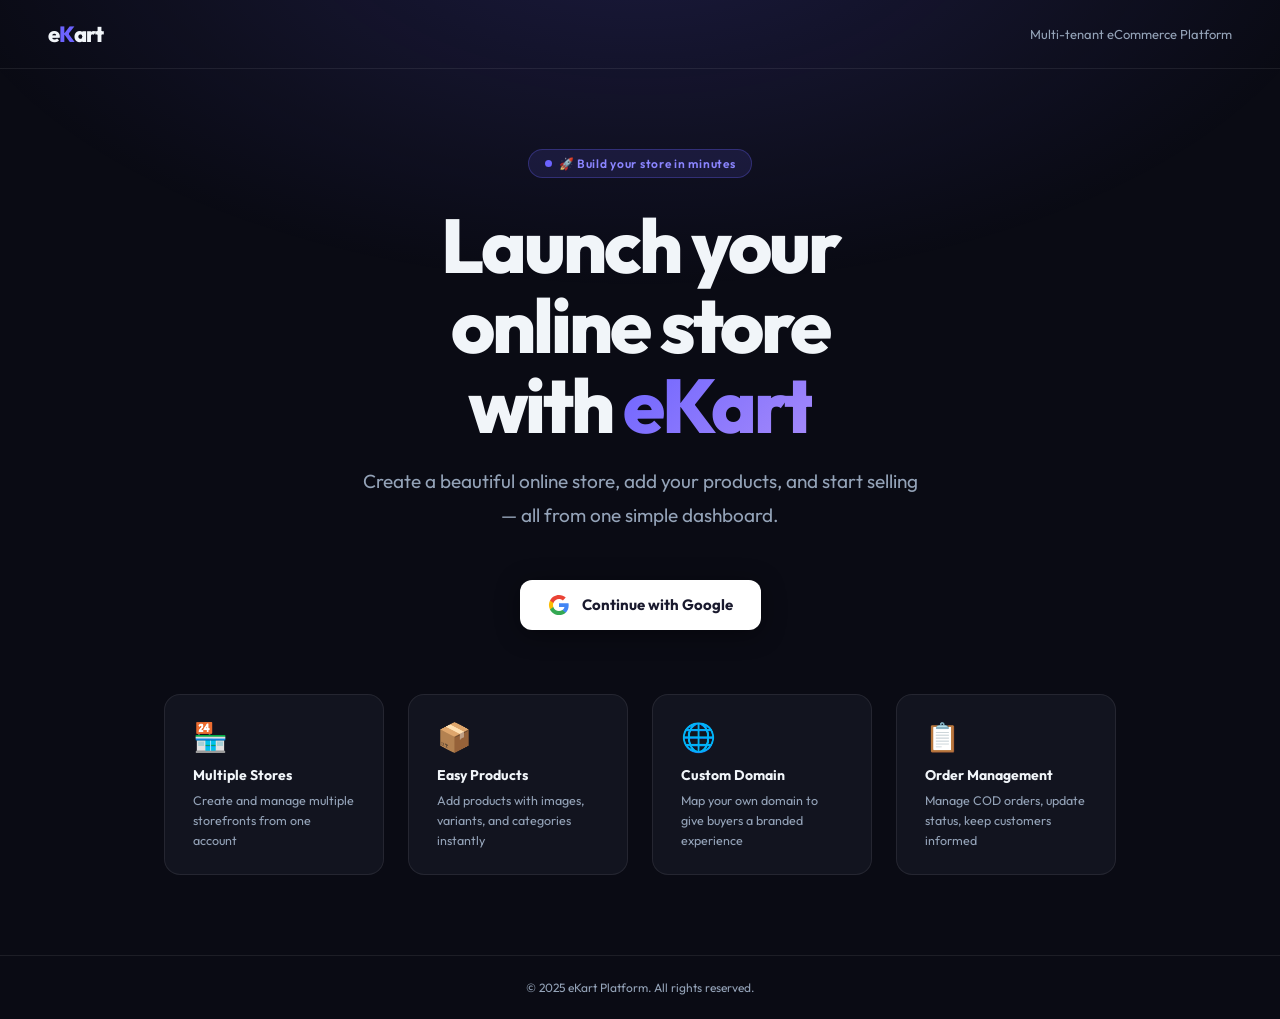
==== commit 98238eca: "Update account.html" ====
--- a/account.html
+++ b/account.html
@@ -7,18 +7,27 @@
 <link rel="preconnect" href="https://fonts.googleapis.com">
 <link rel="preconnect" href="https://fonts.gstatic.com" crossorigin>
 <link href="https://fonts.googleapis.com/css2?family=Plus+Jakarta+Sans:wght@300;400;500;600;700;800&family=JetBrains+Mono:wght@400;500;600&display=swap" rel="stylesheet">
-<!-- ✅ FIX: shared.css was missing — this is why account page was completely broken -->
 <link rel="stylesheet" href="shared.css">
+
+<!-- ✅ FIX: Inline theme init to prevent flash — same pattern as home.html -->
+<script>
+;(function(){
+  var saved = localStorage.getItem('ekart_theme');
+  var dark  = saved ? saved === 'dark' : false;
+  document.documentElement[dark ? 'setAttribute' : 'removeAttribute']('data-theme', 'dark');
+  document.documentElement.style.background = dark ? '#07080D' : '#F2F3F9';
+})();
+</script>
 <script src="api.js"></script>
 <script src="shared.js"></script>
 <script src="nav.js"></script>
+
 <style>
-
 /* ── Page skeleton ────────────────────────────────────────────── */
 .skel-acc-header { height: 88px; border-radius: var(--r); }
-.skel-acc-tabs   { height: 44px; border-radius: var(--r-sm); margin-top: 14px; }
-.skel-acc-card   { height: 160px; border-radius: var(--r); margin-top: 14px; }
-.skel-acc-card2  { height: 240px; border-radius: var(--r); margin-top: 14px; }
+.skel-acc-tabs   { height: 44px; border-radius: var(--r-sm); }
+.skel-acc-card   { height: 160px; border-radius: var(--r); }
+.skel-acc-card2  { height: 240px; border-radius: var(--r); }
 @keyframes cardIn { from{opacity:0;transform:translateY(10px)} to{opacity:1;transform:translateY(0)} }
 @keyframes kpiPulse { 0%,100%{opacity:1} 50%{opacity:.3} }
 
@@ -257,7 +266,6 @@
   .topup-grid  { grid-template-columns:repeat(2,1fr); }
 }
 @media(max-width:648px) {
-  .main-wrap { margin-left:0; }
   .acc-summary { grid-template-columns:1fr 1fr; }
   .acc-tabs    { gap:0; padding:4px; }
   .acc-tab     { padding:7px 10px; font-size:11.5px; }
@@ -273,31 +281,41 @@
 </head>
 <body>
 
-<!-- ── Page skeleton ──────────────────────────────────────────── -->
-<div id="page-skeleton" style="position:fixed;inset:0;background:var(--bg);z-index:9999;padding:24px 28px;margin-left:var(--sidebar-w);transition:opacity .3s,transform .3s">
-  <div class="skel skel-acc-header"></div>
-  <div class="skel skel-acc-tabs"></div>
-  <div class="skel skel-acc-card"></div>
-  <div class="skel skel-acc-card2"></div>
+<!-- ✅ FIX: toast container explicitly in body — same as home.html -->
+<div id="toast-container"></div>
+
+<!-- ✅ FIX: Page skeleton uses standard .skel-topbar / .skel-body structure,
+     NO inline style override — shared.css already handles positioning -->
+<div id="page-skeleton">
+  <div class="skel-topbar">
+    <div class="skel" style="height:14px;width:120px;border-radius:5px;"></div>
+    <div class="skel" style="height:36px;width:80px;border-radius:var(--r-sm);"></div>
+  </div>
+  <div class="skel-body">
+    <div class="skel skel-acc-header"></div>
+    <div class="skel skel-acc-tabs" style="margin-top:14px;"></div>
+    <div class="skel skel-acc-card" style="margin-top:14px;"></div>
+    <div class="skel skel-acc-card2" style="margin-top:14px;"></div>
+  </div>
 </div>
 
 <!-- ── Sidebar backdrop ───────────────────────────────────────── -->
 <div class="sidebar-backdrop" id="sidebarBackdrop" onclick="closeMobileSidebar()"></div>
 
-<!-- ── Sidebar ────────────────────────────────────────────────── -->
-<aside class="sidebar">
+<!-- ✅ FIX: was <aside class="sidebar"> — missing id="sidebar" broke mobile open/close -->
+<div class="sidebar" id="sidebar">
   <a class="sidebar-logo" href="home.html">e<span class="logo-k">K</span>art</a>
 
   <!-- User chip skeleton -->
   <div class="sidebar-user-skel" id="sidebar-user-skel">
-    <div class="skel" style="width:34px;height:34px;border-radius:50%;flex-shrink:0"></div>
-    <div style="flex:1;display:flex;flex-direction:column;gap:6px">
-      <div class="skel" style="height:10px;width:80%"></div>
-      <div class="skel" style="height:8px;width:60%"></div>
+    <div class="skel" style="width:34px;height:34px;border-radius:50%;flex-shrink:0;"></div>
+    <div style="flex:1;display:flex;flex-direction:column;gap:6px;">
+      <div class="skel" style="height:10px;width:80%;"></div>
+      <div class="skel" style="height:8px;width:60%;"></div>
     </div>
   </div>
   <!-- User chip real -->
-  <div class="sidebar-user loading" id="sidebar-user-real" onclick="goToSection('profile')" style="cursor:pointer" title="View profile">
+  <div class="sidebar-user loading" id="sidebar-user-real" onclick="goToSection('profile')" style="cursor:pointer;" title="View profile">
     <div class="sidebar-avatar" id="nav-avatar">U</div>
     <div class="sidebar-user-info">
       <div class="sidebar-user-name"  id="nav-user-name">Loading…</div>
@@ -311,29 +329,30 @@
       <span class="csw-label">AI Credits</span>
       <span class="csw-badge" id="credit-badge">—</span>
     </div>
-    <div class="progress-bar" style="height:5px">
-      <div class="progress-fill" id="credit-bar" style="width:0%"></div>
+    <div class="progress-bar" style="height:5px;">
+      <div class="progress-fill" id="credit-bar" style="width:0%;"></div>
     </div>
     <div class="csw-sub" id="credit-sub">Loading…</div>
   </div>
 
-  <div id="sidebar-nav" style="flex:1"></div>
+  <div id="sidebar-nav" style="flex:1;"></div>
 
   <div class="sidebar-bottom">
-    <button class="btn-logout" onclick="logout()">⬡ Sign out</button>
+    <button class="btn-logout" onclick="logout()">↩&nbsp; Log out</button>
   </div>
-</aside>
+</div>
+<!-- ✅ FIX: was </aside> -->
 
 <!-- ── Mobile topbar ───────────────────────────────────────────── -->
 <div class="mobile-topbar">
   <div class="mob-left">
-    <div class="hamburger" onclick="openMobileSidebar()">
-      <svg viewBox="0 0 24 24"><line x1="3" y1="6" x2="21" y2="6"/><line x1="3" y1="12" x2="21" y2="12"/><line x1="3" y1="18" x2="21" y2="18"/></svg>
-    </div>
-    <span class="mob-logo">e<span style="color:var(--accent)">K</span>art</span>
+    <button class="hamburger" onclick="openMobileSidebar()" aria-label="Open menu">
+      <svg viewBox="0 0 16 16"><line x1="1" y1="4" x2="15" y2="4"/><line x1="1" y1="8" x2="15" y2="8"/><line x1="1" y1="12" x2="15" y2="12"/></svg>
+    </button>
+    <a class="mob-logo" href="home.html">e<span>K</span>art</a>
   </div>
   <div class="mob-right">
-    <button class="theme-toggle" id="themeToggleMob" onclick="toggleTheme()">🌙</button>
+    <button class="theme-toggle" id="themeToggleMob" onclick="toggleTheme()" title="Toggle theme">🌙</button>
   </div>
 </div>
 
@@ -343,15 +362,15 @@
   <!-- Topbar -->
   <div class="topbar">
     <div class="topbar-left">
-      <div class="topbar-title">Account & Billing</div>
+      <span class="topbar-title">Account & Billing</span>
     </div>
     <div class="topbar-right" id="topbar-actions">
-      <button class="theme-toggle" id="themeToggleBtn" onclick="toggleTheme()">🌙</button>
+      <button class="theme-toggle" id="themeToggleBtn" onclick="toggleTheme()" title="Toggle theme">🌙</button>
     </div>
   </div>
 
-  <!-- Content -->
-  <div class="content">
+  <!-- ✅ FIX: Content starts hidden (display:none), revealed after data loads — same as home.html -->
+  <div class="content" id="page-content" style="display:none;">
 
     <!-- Summary KPI strip -->
     <div class="acc-summary" id="acc-summary">
@@ -359,7 +378,7 @@
         <div class="acc-kpi-icon">👤</div>
         <div class="acc-kpi-body">
           <div class="acc-kpi-label">Plan</div>
-          <div class="acc-kpi-value loading" id="kpi-plan" style="font-size:16px;font-family:var(--font);letter-spacing:-.02em">—</div>
+          <div class="acc-kpi-value loading" id="kpi-plan" style="font-size:16px;font-family:var(--font);letter-spacing:-.02em;">—</div>
           <div class="acc-kpi-sub" id="kpi-plan-sub">Loading…</div>
         </div>
       </div>
@@ -375,7 +394,7 @@
         <div class="acc-kpi-icon">📅</div>
         <div class="acc-kpi-body">
           <div class="acc-kpi-label">Renews</div>
-          <div class="acc-kpi-value loading" id="kpi-renews" style="font-size:16px;font-family:var(--font)">—</div>
+          <div class="acc-kpi-value loading" id="kpi-renews" style="font-size:16px;font-family:var(--font);">—</div>
           <div class="acc-kpi-sub" id="kpi-renews-sub">subscription end</div>
         </div>
       </div>
@@ -430,7 +449,7 @@
             <input type="email" id="field-email" disabled placeholder="your@email.com">
           </div>
         </div>
-        <div class="field" style="max-width:260px">
+        <div class="field" style="max-width:260px;">
           <label>Preferred language</label>
           <select id="field-lang">
             <option value="en">🇬🇧 English</option>
@@ -439,7 +458,7 @@
           </select>
         </div>
 
-        <div style="display:flex;gap:10px;margin-top:4px">
+        <div style="display:flex;gap:10px;margin-top:4px;">
           <button class="btn btn-primary" onclick="saveProfile()">Save changes</button>
           <button class="btn btn-secondary" onclick="logout()">Sign out</button>
         </div>
@@ -483,34 +502,32 @@
           Current plan
           <span class="card-title-badge badge-active" id="plan-status-badge">—</span>
         </div>
-        <div class="three-col" style="margin-bottom:18px">
+        <div class="three-col" style="margin-bottom:18px;">
           <div>
-            <div style="font-size:10px;font-weight:700;color:var(--text-3);text-transform:uppercase;letter-spacing:.07em;margin-bottom:6px">Monthly price</div>
-            <div style="font-size:22px;font-weight:800;color:var(--text);letter-spacing:-.04em;font-family:var(--mono)" id="plan-price">—</div>
+            <div style="font-size:10px;font-weight:700;color:var(--text-3);text-transform:uppercase;letter-spacing:.07em;margin-bottom:6px;">Monthly price</div>
+            <div style="font-size:22px;font-weight:800;color:var(--text);letter-spacing:-.04em;font-family:var(--mono);" id="plan-price">—</div>
           </div>
           <div>
-            <div style="font-size:10px;font-weight:700;color:var(--text-3);text-transform:uppercase;letter-spacing:.07em;margin-bottom:6px">Billing cycle</div>
-            <div style="font-size:14px;font-weight:600;color:var(--text);text-transform:capitalize" id="plan-cycle">—</div>
+            <div style="font-size:10px;font-weight:700;color:var(--text-3);text-transform:uppercase;letter-spacing:.07em;margin-bottom:6px;">Billing cycle</div>
+            <div style="font-size:14px;font-weight:600;color:var(--text);text-transform:capitalize;" id="plan-cycle">—</div>
           </div>
           <div>
-            <div style="font-size:10px;font-weight:700;color:var(--text-3);text-transform:uppercase;letter-spacing:.07em;margin-bottom:6px">Next renewal</div>
-            <div style="font-size:14px;font-weight:600;color:var(--text)" id="plan-renew">—</div>
+            <div style="font-size:10px;font-weight:700;color:var(--text-3);text-transform:uppercase;letter-spacing:.07em;margin-bottom:6px;">Next renewal</div>
+            <div style="font-size:14px;font-weight:600;color:var(--text);" id="plan-renew">—</div>
           </div>
         </div>
         <div class="pill-row" id="plan-features-row"></div>
-        <div style="display:flex;gap:10px;margin-top:18px">
+        <div style="display:flex;gap:10px;margin-top:18px;">
           <button class="btn btn-secondary" onclick="document.getElementById('upgrade-section').scrollIntoView({behavior:'smooth'})">Change plan ↓</button>
-          <button class="btn btn-danger btn-sm" id="cancel-btn" onclick="cancelSubscription()" style="display:none">Cancel at period end</button>
+          <button class="btn btn-danger btn-sm" id="cancel-btn" onclick="cancelSubscription()" style="display:none;">Cancel at period end</button>
         </div>
       </div>
 
       <!-- Available plans -->
       <div class="card" id="upgrade-section">
         <div class="card-title">Choose a plan</div>
-        <div style="font-size:11px;color:var(--text-3);margin-bottom:16px">All prices per month, billed yearly. Monthly billing is +50%.</div>
-        <div class="plan-grid" id="plan-cards">
-          <!-- injected by JS -->
-        </div>
+        <div style="font-size:11px;color:var(--text-3);margin-bottom:16px;">All prices per month, billed yearly. Monthly billing is +50%.</div>
+        <div class="plan-grid" id="plan-cards"><!-- injected by JS --></div>
         <div class="inline-alert" id="plan-alert"></div>
       </div>
     </div>
@@ -527,7 +544,7 @@
       <div class="card">
         <div class="card-title">Credit balance</div>
 
-        <div id="cr-trial-banner" class="trial-banner" style="display:none">
+        <div id="cr-trial-banner" class="trial-banner" style="display:none;">
           ⏰ <span><strong>Free trial active.</strong> Trial ends <span id="cr-trial-end">—</span>. Upgrade to keep your Grower plan after the trial.</span>
         </div>
 
@@ -555,11 +572,11 @@
             <span id="cr-pct">0%</span>
           </div>
           <div class="progress-bar">
-            <div class="progress-fill" id="cr-progress" style="width:0%"></div>
-          </div>
-        </div>
-
-        <div class="info-grid" style="margin-top:4px">
+            <div class="progress-fill" id="cr-progress" style="width:0%;"></div>
+          </div>
+        </div>
+
+        <div class="info-grid" style="margin-top:4px;">
           <div class="info-row">
             <div class="info-key">Cap resets</div>
             <div class="info-val" id="cr-reset">—</div>
@@ -574,7 +591,7 @@
       <!-- Top-up packs -->
       <div class="card">
         <div class="card-title">Buy more credits</div>
-        <div style="font-size:11px;color:var(--text-3);margin-bottom:16px">Credits never expire and roll over month to month.</div>
+        <div style="font-size:11px;color:var(--text-3);margin-bottom:16px;">Credits never expire and roll over month to month.</div>
         <div class="inline-alert" id="topup-alert"></div>
         <div class="topup-grid" id="topup-packs"><!-- injected --></div>
       </div>
@@ -638,7 +655,7 @@
         </div>
 
         <!-- Payment method (non-standard tiers) -->
-        <div id="payment-method-row" class="pay-method-row" style="display:none">
+        <div id="payment-method-row" class="pay-method-row" style="display:none;">
           <div class="pay-method-label">Pay with</div>
           <div class="pay-opts">
             <label class="pay-opt selected" id="pay-opt-credits" onclick="selectPayMethod('credits')">
@@ -701,9 +718,11 @@
 
 <!-- ── Scripts ─────────────────────────────────────────────────── -->
 <script>
-const API = 'https://apiv2.aasaitech.in'
-let _data            = null   // cached account payload
-let _selectedTier    = 'standard'
+/* ── State ────────────────────────────────────────────────────── */
+// ✅ FIX: removed `const API = '...'` — already declared in api.js, was causing
+//         "Uncaught SyntaxError: Identifier 'API' has already been declared"
+let _data              = null   // cached account payload
+let _selectedTier      = 'standard'
 let _selectedPayMethod = 'credits'
 
 /* ──────────────────────────────────────────────
@@ -797,8 +816,9 @@
       ? '∞' : (plan?.stores >= 1000 ? '∞' : plan?.stores)
     document.getElementById('kpi-stores-sub').textContent = `of ${maxStores} allowed`
   }).catch(() => {
-    document.getElementById('kpi-stores').textContent = '—'
-    document.getElementById('kpi-stores').classList.remove('loading')
+    const el = document.getElementById('kpi-stores')
+    el.textContent = '—'
+    el.classList.remove('loading')
   })
 }
 
@@ -807,8 +827,8 @@
 ─────────────────────────────────────────────── */
 function renderProfile() {
   if (!_data?.user) return
-  const u   = _data.user
-  const cr  = _data.credits
+  const u  = _data.user
+  const cr = _data.credits
 
   // Fields
   document.getElementById('field-name').value  = u.name  || ''
@@ -824,9 +844,11 @@
   document.getElementById('profile-hero-plan').innerHTML    =
     `⚡ ${cr?.plan_label || 'Starter'}${cr?.trial_active ? ' <span style="opacity:.7">(Trial)</span>' : ''}`
 
-  // Sidebar avatar too
+  // Sidebar avatar
   const navAv = document.getElementById('nav-avatar')
-  if (navAv && u.avatar) navAv.innerHTML = `<img src="${u.avatar}" alt="" style="width:100%;height:100%;object-fit:cover;border-radius:50%">`
+  if (navAv && u.avatar) {
+    navAv.innerHTML = `<img src="${u.avatar}" alt="" style="width:100%;height:100%;object-fit:cover;border-radius:50%;">`
+  }
 
   // Info grid
   document.getElementById('info-joined').textContent = u.created_at
@@ -861,8 +883,8 @@
 ─────────────────────────────────────────────── */
 function renderPlan() {
   if (!_data) return
-  const cr     = _data.credits
-  const sub    = _data.subscription
+  const cr      = _data.credits
+  const sub     = _data.subscription
   const planCfg = _data.plan_config || {}
   const planLabel = cr?.plan_label || 'Starter'
 
@@ -1084,7 +1106,7 @@
     ? Object.entries(byFeature).sort((a, b) => b[1] - a[1]).map(([f, c]) => `
         <div class="usage-row">
           <div class="usage-feature-name">${FEATURE_NAMES[f] || f}</div>
-          <div class="usage-bar-wrap"><div class="usage-bar-fill" style="width:${Math.round(c/maxFeature*100)}%"></div></div>
+          <div class="usage-bar-wrap"><div class="usage-bar-fill" style="width:${Math.round(c/maxFeature*100)}%;"></div></div>
           <div class="usage-count">${c}</div>
         </div>`).join('')
     : '<div class="empty-state"><div class="empty-state-icon">📊</div><div class="empty-state-text">No AI usage yet this month</div></div>'
@@ -1099,7 +1121,7 @@
             <tr>
               <td>${new Date(d.date).toLocaleDateString('en-IN', { day:'numeric', month:'short' })}</td>
               <td class="amount">${d.total}</td>
-              <td style="color:var(--text-3);font-size:11px">
+              <td style="color:var(--text-3);font-size:11px;">
                 ${Object.entries(d.features || {}).map(([f, c]) => `${FEATURE_NAMES[f] || f}: ${c}`).join(' · ')}
               </td>
             </tr>`).join('')}
@@ -1218,7 +1240,7 @@
   el.innerHTML = tickets.map(t => `
     <div class="ticket-row">
       <div class="ticket-tier tier-${t.tier}">${t.tier}</div>
-      <div style="flex:1">
+      <div style="flex:1;">
         <div class="ticket-subject">${escHtml(t.subject)}</div>
         <div class="ticket-meta">${new Date(t.created_at).toLocaleDateString('en-IN', { day:'numeric', month:'short', year:'numeric' })}${t.response ? ' · Response received' : ''}</div>
       </div>
@@ -1245,9 +1267,9 @@
         ${invoices.map(inv => `
           <tr>
             <td>${new Date(inv.created_at).toLocaleDateString('en-IN', { day:'numeric', month:'short', year:'numeric' })}</td>
-            <td style="color:var(--text)">Subscription payment</td>
+            <td style="color:var(--text);">Subscription payment</td>
             <td class="amount">₹${(inv.amount || 0).toLocaleString('en-IN')}</td>
-            <td><span style="color:var(--green);font-weight:700;font-size:11px;text-transform:uppercase;letter-spacing:.05em">${inv.status}</span></td>
+            <td><span style="color:var(--green);font-weight:700;font-size:11px;text-transform:uppercase;letter-spacing:.05em;">${inv.status}</span></td>
           </tr>`).join('')}
       </tbody>
     </table>`
@@ -1280,14 +1302,19 @@
 }
 
 /* ──────────────────────────────────────────────
-   INIT
+   ✅ FIX: Use DOMContentLoaded event — same pattern as home.html.
+   Was using an IIFE which could run before DOM is ready.
 ─────────────────────────────────────────────── */
-;(async function init() {
-  const nav = await renderNav('account')   // 'account' not in nav items → no highlight, that's fine
-  if (!nav) return                         // redirects to / if not logged in
+window.addEventListener('DOMContentLoaded', async () => {
+  // ✅ FIX: renderNav returns null and redirects if not logged in
+  const nav = await renderNav('account')
+  if (!nav) return
+
+  // ✅ FIX: reveal content only after data is loaded — same as home.html pattern
   await loadAccount()
+  document.getElementById('page-content').style.display = ''
   dismissSkeleton()
-})()
+})
 </script>
 
 </body>
